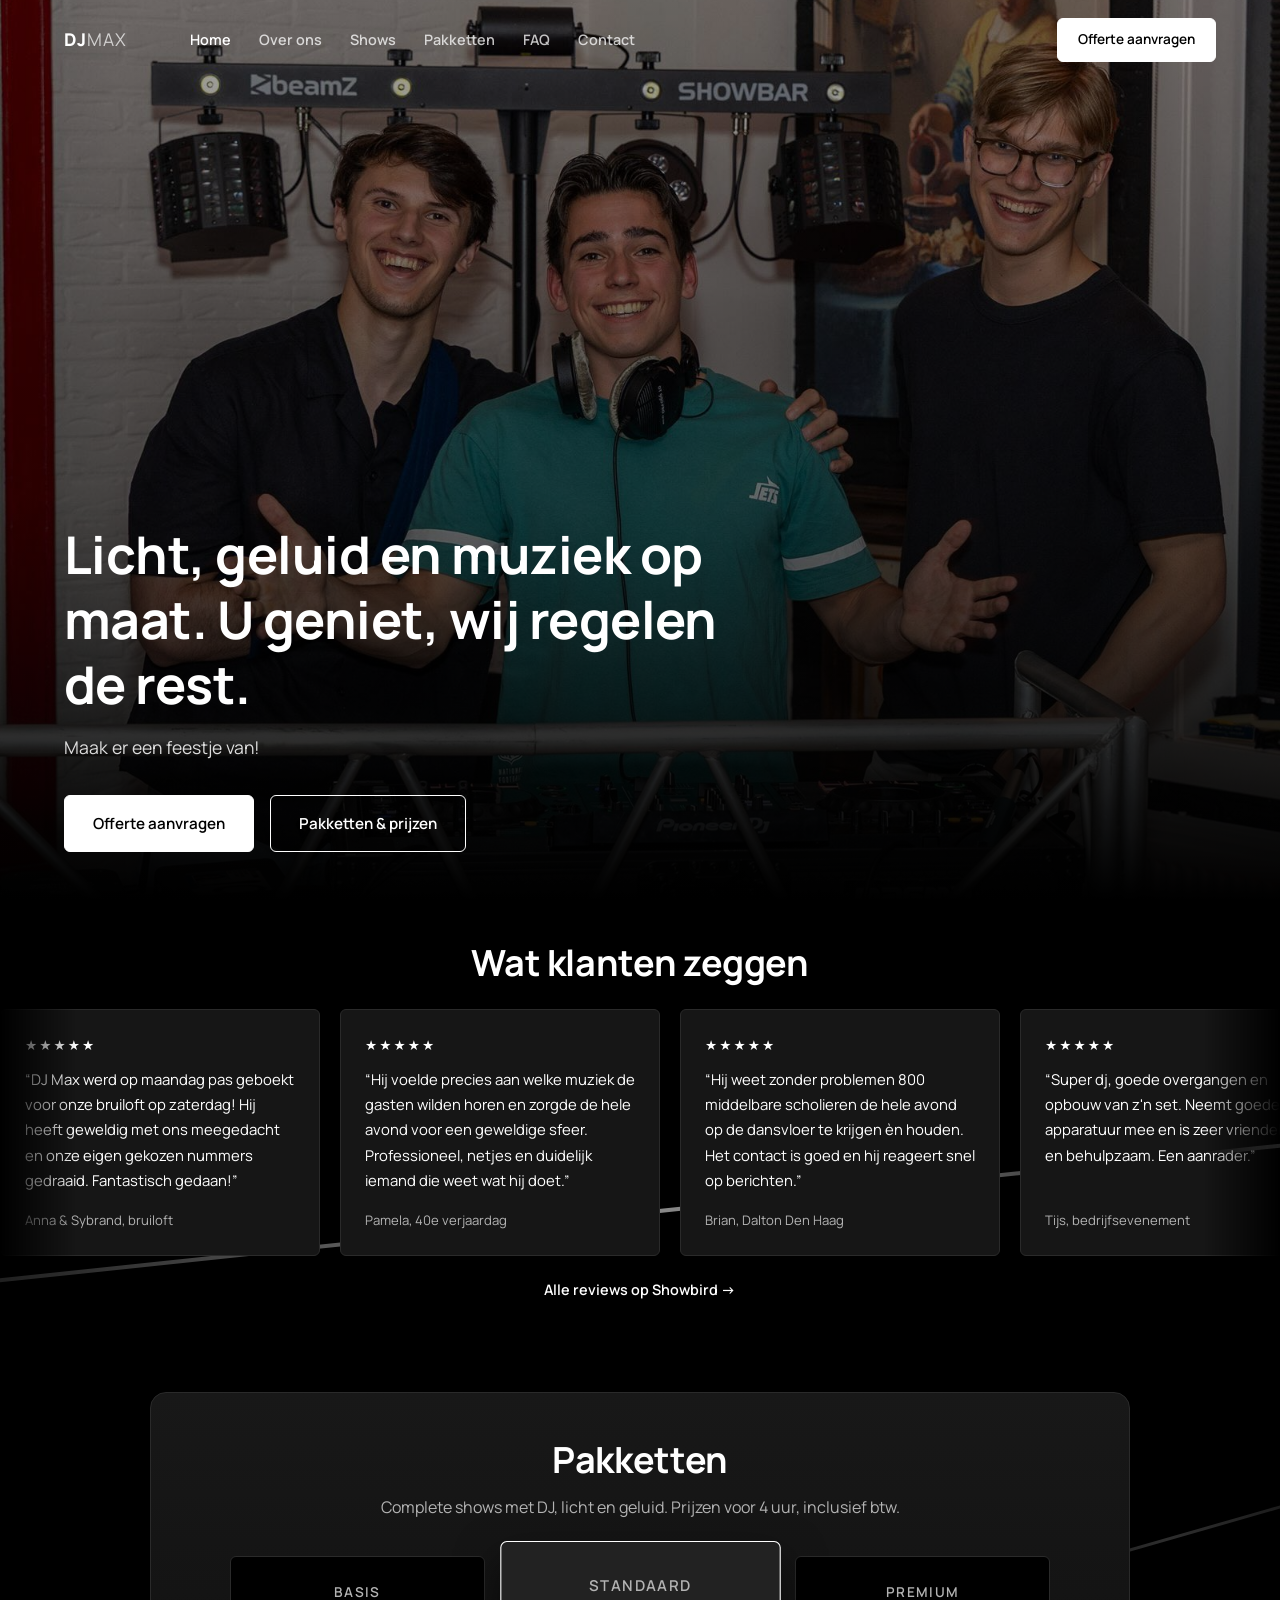
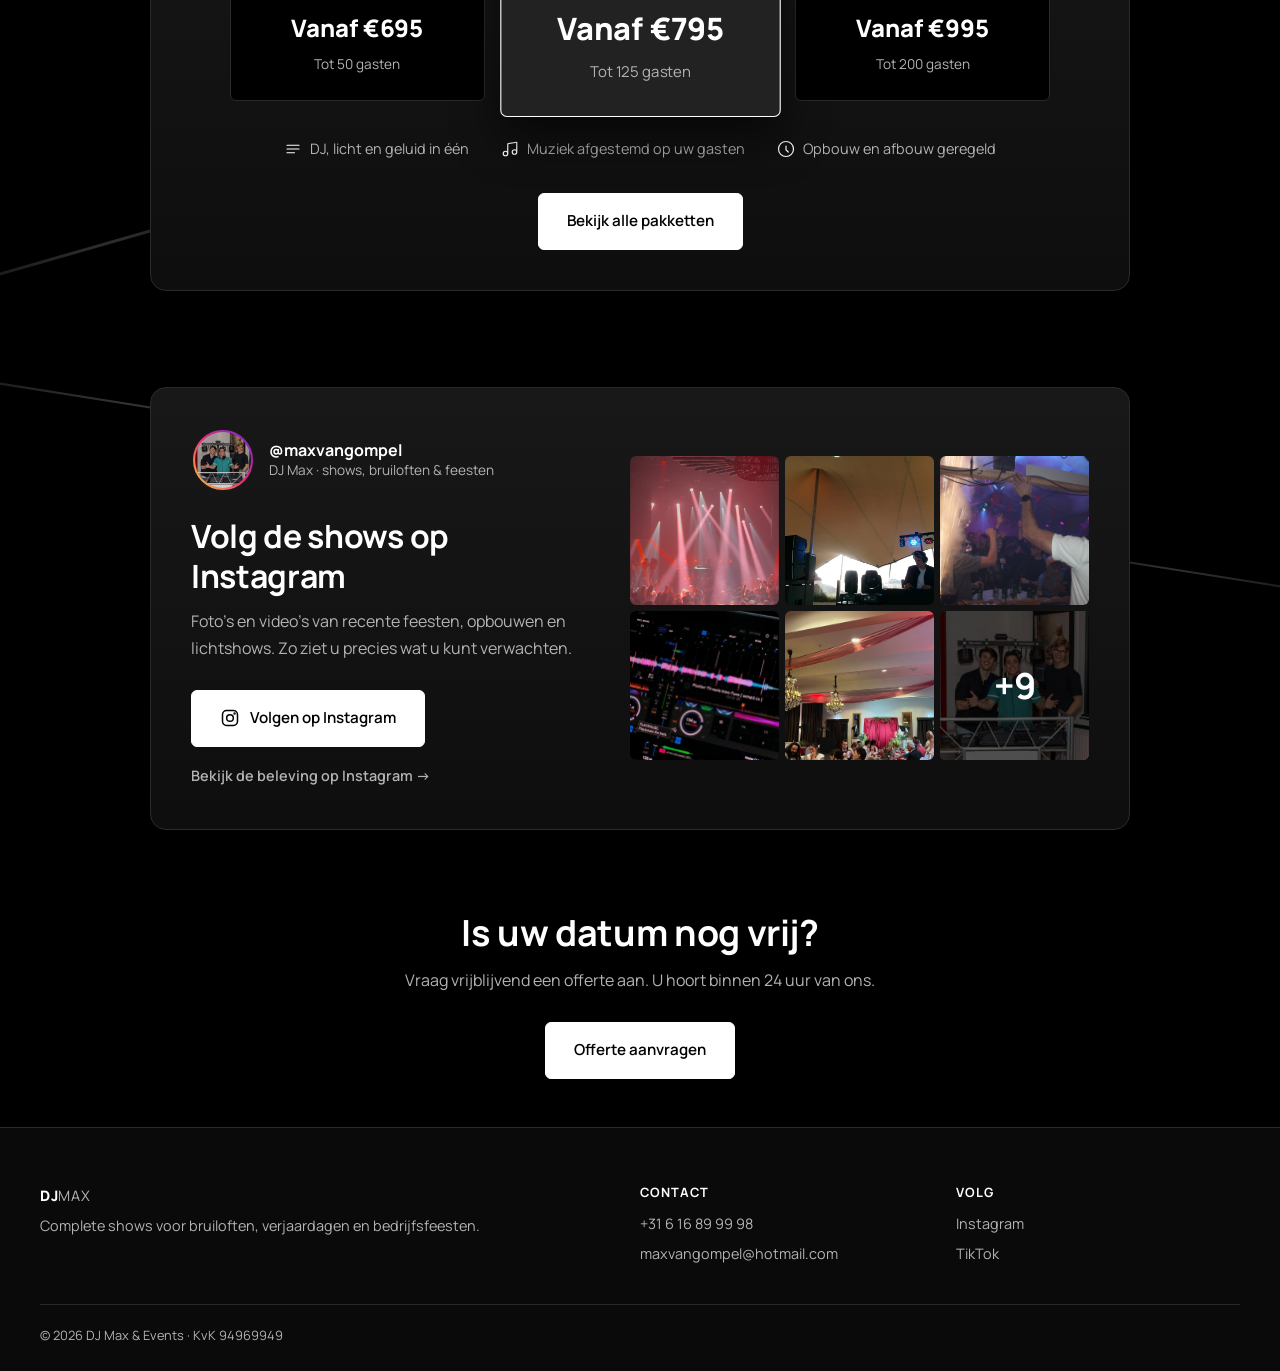
==== index.html @ 07b27f4f "Reapply "Merge pull request #2 from Tommie100-Maxvgompel/conceptueel-Tom" This reverts commit bc8656" ====
<!DOCTYPE html>
<html lang="nl">
<head>
<meta charset="UTF-8">
<meta name="viewport" content="width=device-width, initial-scale=1.0">
<title>DJ Max | DJ voor bruiloften, verjaardagen &amp; bedrijfsfeesten</title>
<meta name="description" content="DJ Max verzorgt complete shows met licht en geluid voor bruiloften, verjaardagen en bedrijfsfeesten. 10/10 op Showbird. Vraag vrijblijvend een offerte aan.">
<link rel="preload" as="image" href="images/hero-dj-booth-strand.webp" type="image/webp">
<link rel="preconnect" href="https://fonts.googleapis.com">
<link rel="preconnect" href="https://fonts.gstatic.com" crossorigin>
<link href="https://fonts.googleapis.com/css2?family=Manrope:wght@400;600;700;800&display=swap" rel="stylesheet">
<link rel="stylesheet" href="style.css">
</head>
<body class="home">

<a class="skip-link" href="#main">Ga naar inhoud</a>

<header class="site-header" id="site-header">
  <nav class="navbar" aria-label="Hoofdnavigatie">
    <a href="index.html" class="logo">DJ<span>MAX</span></a>
    <ul class="nav-links" id="nav-links">
      <li><a href="index.html" aria-current="page">Home</a></li>
      <li><a href="over-ons.html">Over ons</a></li>
      <li><a href="shows.html">Shows</a></li>
      <li><a href="pakketten.html">Pakketten</a></li>
      <li><a href="faq.html">FAQ</a></li>
      <li><a href="contact.html">Contact</a></li>
    </ul>
    <a href="contact.html" class="btn btn-primary nav-cta">Offerte aanvragen</a>
    <button class="nav-toggle" id="nav-toggle" aria-label="Menu openen" aria-expanded="false" aria-controls="nav-links">
      <span></span><span></span><span></span>
    </button>
  </nav>
</header>

<main id="main">

  <!-- HERO -->
  <section class="hero">
    <img class="hero-media" src="images/hero-dj-booth-strand.webp" alt="DJ Max achter de booth bij zonsondergang" fetchpriority="high">
    <div class="hero-overlay"></div>
    <div class="hero-content">
      <h1>Licht, geluid en muziek op maat. U geniet, wij regelen de rest.</h1>
      <p class="hero-sub">Maak er een feestje van!</p>
      <div class="hero-actions">
        <a href="contact.html" class="btn btn-primary">Offerte aanvragen</a>
        <a href="pakketten.html" class="btn btn-outline">Pakketten &amp; prijzen</a>
      </div>
    </div>
  </section>

  <section id="reviews" class="section section-tight">
    <span class="light-beam light-beam--4" aria-hidden="true"></span>
    <div class="section-inner">
      <h2 class="center">Wat klanten zeggen</h2>
    </div>
    <div class="reviews-marquee">
      <div class="review-track" id="review-track">
        <blockquote class="review-card">
          <div class="review-stars" aria-label="5 van de 5 sterren">★★★★★</div>
          <p>&ldquo;DJ Max werd op maandag pas geboekt voor onze bruiloft op zaterdag! Hij heeft geweldig met ons meegedacht en onze eigen gekozen nummers gedraaid. Fantastisch gedaan!&rdquo;</p>
          <footer>Anna &amp; Sybrand, bruiloft</footer>
        </blockquote>
        <blockquote class="review-card">
          <div class="review-stars" aria-label="5 van de 5 sterren">★★★★★</div>
          <p>&ldquo;Hij voelde precies aan welke muziek de gasten wilden horen en zorgde de hele avond voor een geweldige sfeer. Professioneel, netjes en duidelijk iemand die weet wat hij doet.&rdquo;</p>
          <footer>Pamela, 40e verjaardag</footer>
        </blockquote>
        <blockquote class="review-card">
          <div class="review-stars" aria-label="5 van de 5 sterren">★★★★★</div>
          <p>&ldquo;Hij weet zonder problemen 800 middelbare scholieren de hele avond op de dansvloer te krijgen &egrave;n houden. Het contact is goed en hij reageert snel op berichten.&rdquo;</p>
          <footer>Brian, Dalton Den Haag</footer>
        </blockquote>
        <blockquote class="review-card">
          <div class="review-stars" aria-label="5 van de 5 sterren">★★★★★</div>
          <p>&ldquo;Super dj, goede overgangen en opbouw van z'n set. Neemt goede apparatuur mee en is zeer vriendelijk en behulpzaam. Een aanrader.&rdquo;</p>
          <footer>Tijs, bedrijfsevenement</footer>
        </blockquote>
        <blockquote class="review-card">
          <div class="review-stars" aria-label="5 van de 5 sterren">★★★★★</div>
          <p>&ldquo;Max is echt een onwijs leuke en goede DJ! Hij communiceert duidelijk, voldoet aan al je wensen, is zeer flexibel en heeft er een onwijs gaaf feest van gemaakt!&rdquo;</p>
          <footer>Joel, tuinfeest</footer>
        </blockquote>
        <blockquote class="review-card">
          <div class="review-stars" aria-label="5 van de 5 sterren">★★★★★</div>
          <p>&ldquo;Vanaf het eerste contact verliep alles prettig en professioneel. Daar hebben we absoluut geen spijt van gehad.&rdquo;</p>
          <footer>Nadine, 40e verjaardag</footer>
        </blockquote>
        <blockquote class="review-card">
          <div class="review-stars" aria-label="5 van de 5 sterren">★★★★★</div>
          <p>&ldquo;Erg blij met Max, hij is super op tijd en ben heel blij met zijn optreden. Wij als AV-bedrijf zullen hem vaker inzetten!&rdquo;</p>
          <footer>Niels, bedrijfsevenement</footer>
        </blockquote>
        <blockquote class="review-card">
          <div class="review-stars" aria-label="5 van de 5 sterren">★★★★★</div>
          <p>&ldquo;Max had vanaf het begin gelijk de juiste muziek te pakken en binnen no time stond iedereen te dansen. Klasse gedaan, dikke aanrader!&rdquo;</p>
          <footer>Michelle, 60e verjaardag</footer>
        </blockquote>
        <blockquote class="review-card">
          <div class="review-stars" aria-label="5 van de 5 sterren">★★★★★</div>
          <p>&ldquo;Hij speelde perfect in op de energie van het publiek, met vloeiende overgangen en de juiste nummers op het juiste moment.&rdquo;</p>
          <footer>Robin, tuinfeest</footer>
        </blockquote>
        <blockquote class="review-card">
          <div class="review-stars" aria-label="5 van de 5 sterren">★★★★★</div>
          <p>&ldquo;Was een top avond, heel gezellig en DJ Max heeft het echt heel leuk gedaan! Volgende feestje boeken we hem weer!&rdquo;</p>
          <footer>Tamara, 60e verjaardag</footer>
        </blockquote>
      </div>
    </div>
    <p class="center reviews-link">
      <a href="https://showbird.com/nl/acts/23094-dj-max" target="_blank" rel="noopener" class="link-arrow">Alle reviews op Showbird &rarr;</a>
    </p>
  </section>

  <!-- PAKKETTEN -->
  <section id="pakketten" class="section">
    <span class="light-beam light-beam--2" aria-hidden="true"></span>
    <div class="section-inner">
      <div class="package-panel">
      <h2 class="center">Pakketten</h2>
      <p class="section-lead center">Complete shows met DJ, licht en geluid. Prijzen voor 4 uur, inclusief btw.</p>
      <div class="price-strip">
        <a href="pakketten.html#basis"><span>Basis</span><strong>Vanaf €695</strong><small>Tot 50 gasten</small></a>
        <a href="pakketten.html#standaard" class="is-featured"><span>Standaard</span><strong>Vanaf €795</strong><small>Tot 125 gasten</small></a>
        <a href="pakketten.html#premium"><span>Premium</span><strong>Vanaf €995</strong><small>Tot 200 gasten</small></a>
      </div>
      <ul class="panel-usp">
        <li><svg viewBox="0 0 24 24" aria-hidden="true"><path d="M4 7h16M4 12h16M4 17h10"/></svg>DJ, licht en geluid in één</li>
        <li><svg viewBox="0 0 24 24" aria-hidden="true"><path d="M9 18V5l12-2v13M9 18a3 3 0 1 1-6 0 3 3 0 0 1 6 0zm12-2a3 3 0 1 1-6 0 3 3 0 0 1 6 0z"/></svg>Muziek afgestemd op uw gasten</li>
        <li><svg viewBox="0 0 24 24" aria-hidden="true"><path d="M12 22a10 10 0 1 0 0-20 10 10 0 0 0 0 20zm0-14v5l3 3"/></svg>Opbouw en afbouw geregeld</li>
      </ul>
      <p class="center"><a href="pakketten.html" class="btn btn-primary">Bekijk alle pakketten</a></p>
      </div>
    </div>
  </section>

  <!-- INSTAGRAM -->
  <section id="instagram" class="section">
    <span class="light-beam light-beam--3" aria-hidden="true"></span>
    <div class="section-inner">
      <div class="ig-panel">
        <div class="ig-intro">
          <div class="ig-profile">
            <img class="ig-avatar" src="images/gallery-team-djbooth-sm.webp" alt="" width="64" height="64" loading="lazy">
            <div>
              <p class="ig-handle">@maxvangompel</p>
              <p class="ig-bio">DJ Max &middot; shows, bruiloften &amp; feesten</p>
            </div>
          </div>
          <h2>Volg de shows op Instagram</h2>
          <p>Foto's en video's van recente feesten, opbouwen en lichtshows. Zo ziet u precies wat u kunt verwachten.</p>
          <a href="https://www.instagram.com/maxvangompel/" target="_blank" rel="noopener" class="btn btn-primary ig-follow">
            <svg viewBox="0 0 24 24" aria-hidden="true"><rect x="3" y="3" width="18" height="18" rx="5"/><circle cx="12" cy="12" r="4"/><circle cx="17.5" cy="6.5" r="0.6"/></svg>
            Volgen op Instagram
          </a>
          <a href="https://www.instagram.com/maxvangompel/" target="_blank" rel="noopener" class="ig-link">Bekijk de beleving op Instagram &rarr;</a>
        </div>
        <!--
          Live Instagram-feed: maak gratis een widget aan op behold.so (koppel het Instagram-account)
          en vervang onderstaande ig-grid door de embedcode van Behold.
        -->
        <div class="ig-grid">
          <a href="https://www.instagram.com/maxvangompel/" target="_blank" rel="noopener"><img src="images/hero-dj-paard-moving-heads.webp" alt="Show bij zonsondergang" loading="lazy"></a>
          <a href="https://www.instagram.com/maxvangompel/" target="_blank" rel="noopener"><img src="images/hero-dj-nederzandt-2025.webp" alt="Verjaardagsfeest met paarse verlichting" loading="lazy"></a>
          <a href="https://www.instagram.com/maxvangompel/" target="_blank" rel="noopener"><img src="images/hero-dj-keetfeest-2025.webp" alt="Geluidsopstelling" loading="lazy"></a>
          <a href="https://www.instagram.com/maxvangompel/" target="_blank" rel="noopener"><img src="images/hero-dj-TC-noordwijk-flodder.webp" alt="Bedrijfsevenement met uplighting" loading="lazy"></a>
          <a href="https://www.instagram.com/maxvangompel/" target="_blank" rel="noopener"><img src="images/occasion-bruiloft-strandtent-sm.webp" alt="Bruiloft in een strandtent" loading="lazy"></a>
          <a href="https://www.instagram.com/maxvangompel/" target="_blank" rel="noopener" class="ig-more-tile" aria-label="Bekijk meer foto's op Instagram">
            <img src="images/gallery-team-djbooth-sm.webp" alt="" loading="lazy">
            <span class="ig-more-overlay">+9</span>
          </a>
        </div>
      </div>
    </div>
  </section>

  <!-- CTA -->
  <section class="section cta-band">
    <div class="section-inner center">
      <h2>Is uw datum nog vrij?</h2>
      <p class="section-lead center">Vraag vrijblijvend een offerte aan. U hoort binnen 24 uur van ons.</p>
      <a href="contact.html" class="btn btn-primary">Offerte aanvragen</a>
    </div>
  </section>

</main>

<footer class="site-footer">
  <div class="footer-inner">
    <div class="footer-col">
      <p class="logo">DJ<span>MAX</span></p>
      <p>Complete shows voor bruiloften, verjaardagen en bedrijfsfeesten.</p>
    </div>
    <div class="footer-col">
      <h4>Contact</h4>
      <p><a href="tel:+31616899998">+31 6 16 89 99 98</a></p>
      <p><a href="mailto:maxvangompel@hotmail.com">maxvangompel@hotmail.com</a></p>
    </div>
    <div class="footer-col">
      <h4>Volg</h4>
      <p><a href="https://www.instagram.com/maxvangompel/" target="_blank" rel="noopener">Instagram</a></p>
      <p><a href="https://www.tiktok.com/@maxvgompel" target="_blank" rel="noopener">TikTok</a></p>
    </div>
  </div>
  <div class="footer-bottom">
    <p>&copy; 2026 DJ Max &amp; Events &middot; KvK 94969949</p>
  </div>
</footer>

<script src="script.js" defer></script>
</body>
</html>
---- style.css ----
:root {
  --black: #000000;
  --black-soft: #0a0a0a;
  --gray-card: #161616;
  --gray-border: #2a2a2a;
  --gray-text: #b3b3b3;
  --white: #ffffff;
  --radius: 6px;
  --max-width: 1200px;
  --font: "Manrope", system-ui, -apple-system, "Segoe UI", Roboto, sans-serif;
  --ease: cubic-bezier(0.4, 0, 0.2, 1);
}

* { box-sizing: border-box; margin: 0; padding: 0; }

html { scroll-behavior: smooth; scroll-padding-top: 5rem; }

body {
  font-family: var(--font);
  background: var(--black);
  color: var(--white);
  line-height: 1.7;
  -webkit-font-smoothing: antialiased;
}

a { color: inherit; text-decoration: none; }
ul, ol { list-style: none; }
img { max-width: 100%; display: block; }

h1, h2, h3, h4 { font-weight: 700; line-height: 1.25; letter-spacing: -0.01em; }
h1 { font-size: clamp(2rem, 4.5vw, 3.25rem); margin-bottom: 1rem; }
h2 { font-size: clamp(1.6rem, 3vw, 2.25rem); margin-bottom: 0.75rem; }
h3 { font-size: 1.15rem; font-weight: 600; margin-bottom: 0.5rem; }
p { color: var(--gray-text); }

.skip-link {
  position: absolute; left: -9999px; top: 0;
  background: var(--white); color: var(--black);
  padding: 0.75rem 1.25rem; z-index: 1000;
}
.skip-link:focus { left: 1rem; top: 1rem; }

.eyebrow {
  text-transform: uppercase;
  letter-spacing: 0.15em;
  font-size: 0.75rem;
  font-weight: 600;
  color: var(--white);
  margin-bottom: 0.75rem;
}

.center { text-align: center; }
.center.section-lead { margin-left: auto; margin-right: auto; }

/* Buttons */
.btn {
  display: inline-block;
  padding: 0.9rem 1.75rem;
  border-radius: var(--radius);
  font-size: 0.95rem;
  font-weight: 600;
  cursor: pointer;
  border: 1px solid var(--white);
  transition: background 0.2s var(--ease), color 0.2s var(--ease), opacity 0.2s var(--ease);
  text-align: center;
  font-family: inherit;
}
.btn-primary { background: var(--white); color: var(--black); }
.btn-primary:hover { opacity: 0.85; }
.btn-outline { background: transparent; color: var(--white); }
.btn-outline:hover { background: var(--white); color: var(--black); }
.btn-block { display: block; width: 100%; }
.btn[disabled] { opacity: 0.6; cursor: not-allowed; }

.link-arrow { font-size: 0.9rem; font-weight: 600; color: var(--white); }
.link-arrow:hover { text-decoration: underline; }

/* Header / Nav */
.site-header {
  position: fixed; top: 0; left: 0; right: 0; z-index: 200;
  background: transparent;
  border-bottom: 1px solid transparent;
  transition: background 0.3s var(--ease), border-color 0.3s var(--ease);
}
.site-header.scrolled {
  background: rgba(0, 0, 0, 0.94);
  border-bottom-color: var(--gray-border);
}

.navbar {
  max-width: var(--max-width);
  margin: 0 auto;
  display: flex;
  align-items: center;
  justify-content: space-between;
  padding: 1.1rem 1.5rem;
  gap: 1rem;
}

.logo { font-weight: 800; font-size: 1.1rem; letter-spacing: 0.05em; color: var(--white); }
.logo span { font-weight: 400; opacity: 0.7; }

.nav-links { display: flex; gap: 1.75rem; flex: 1; justify-content: flex-start; margin-left: 3rem; }
.nav-links a { font-size: 0.9rem; font-weight: 600; opacity: 0.75; }
.nav-links a:hover,
.nav-links a[aria-current="page"] { opacity: 1; }

.nav-cta { padding: 0.6rem 1.25rem; font-size: 0.85rem; white-space: nowrap; }

.nav-toggle {
  display: none;
  flex-direction: column;
  gap: 5px;
  background: none;
  border: none;
  cursor: pointer;
  padding: 0.5rem;
  position: relative;
  z-index: 2;
}
.nav-toggle span { width: 22px; height: 2px; background: var(--white); }

/* Diagonale lichtstrepen door het scherm (alleen opacity-animatie: soepel bij scrollen) */
.light-beam {
  position: absolute;
  left: -15%;
  width: 130%;
  height: 3px;
  z-index: -1;
  background: linear-gradient(90deg, transparent 0%, rgba(255, 255, 255, 0.55) 50%, transparent 100%);
  pointer-events: none;
  animation-name: beam-flicker;
  animation-timing-function: ease-in-out;
  animation-iteration-count: infinite;
}
.light-beam--1 { top: 30%; transform: rotate(4deg);  height: 1px; animation-duration: 16s; animation-delay: 0s; }
.light-beam--2 { top: 58%; transform: rotate(-16deg); height: 3px; animation-duration: 21s; animation-delay: -3.5s; }
.light-beam--3 { top: 27%; transform: rotate(9deg);  height: 2px; animation-duration: 14s; animation-delay: -6.2s; }
.light-beam--4 { top: 70%; transform: rotate(-6deg);  height: 4px; animation-duration: 24s; animation-delay: -0.8s; }
.light-beam--5 { top: 36%; transform: rotate(14deg); height: 2px; animation-duration: 13s; animation-delay: -10s; }
.light-beam--6 { top: 74%; transform: rotate(15deg);  height: 2px; animation-duration: 18s; animation-delay: -2.2s; }
.light-beam--7 { top: 78%; transform: rotate(5deg);   height: 3px; animation-duration: 12s; animation-delay: -5.8s; }
@keyframes beam-flicker {
  0%   { opacity: 0.5; }
  15%  { opacity: 1; }
  30%  { opacity: 0.55; }
  45%  { opacity: 0.9; }
  60%  { opacity: 0.5; }
  75%  { opacity: 1; }
  90%  { opacity: 0.6; }
  100% { opacity: 0.5; }
}

/* Hero */
.hero {
  position: relative;
  min-height: 100svh;
  display: flex;
  align-items: flex-end;
  padding: 7rem 0 4rem;
  overflow: hidden;
  background: #0a0a0a;
}
.hero-media {
  position: absolute;
  inset: 0;
  width: 100%;
  height: 100%;
  object-fit: cover;
}
.hero-overlay {
  position: absolute;
  inset: 0;
  background: linear-gradient(180deg, rgba(0,0,0,0.35) 0%, rgba(0,0,0,0.55) 55%, #000 100%);
}
.hero-content {
  position: relative;
  max-width: var(--max-width);
  margin: 0 auto;
  padding: 0 1.5rem;
  width: 100%;
}
.hero h1 { max-width: 720px; }
.hero-sub { max-width: 520px; font-size: 1.1rem; color: #ddd; margin-bottom: 2rem; }
.hero-actions { display: flex; gap: 1rem; flex-wrap: wrap; }

/* Sections */
.section { position: relative; padding: 5.5rem 0; }
main { overflow-x: hidden; overflow-x: clip; }
.section-tight { padding: 3.5rem 0; }
.section-alt { background: var(--black-soft); isolation: isolate; }
.section-inner { position: relative; max-width: var(--max-width); margin: 0 auto; padding: 0 1.5rem; }
.section-inner--narrow { max-width: 800px; }
.section-lead { max-width: 600px; margin-bottom: 2.5rem; }
.page-head { padding-top: 8rem; }

/* Reviews */
.reviews-marquee {
  margin-top: 2rem;
  overflow: hidden;
  -webkit-mask-image: linear-gradient(90deg, transparent, #000 6%, #000 94%, transparent);
  mask-image: linear-gradient(90deg, transparent, #000 6%, #000 94%, transparent);
}
.review-track {
  display: flex;
  width: max-content;
  gap: 1.25rem;
  animation: marquee 80s linear infinite;
}
@keyframes marquee {
  from { transform: translate3d(0, 0, 0); }
  to { transform: translate3d(-50%, 0, 0); }
}
.review-card {
  flex: 0 0 320px;
  background: var(--gray-card);
  border: 1px solid var(--gray-border);
  border-radius: var(--radius);
  padding: 1.5rem;
  display: flex;
  flex-direction: column;
}
.review-stars { font-size: 0.85rem; letter-spacing: 0.15em; margin-bottom: 0.6rem; }
.review-card p { font-size: 0.93rem; color: var(--white); margin-bottom: 1rem; }
.review-card footer { margin-top: auto; font-size: 0.82rem; color: var(--gray-text); }
.reviews-link { margin-top: 1.75rem; }

@media (prefers-reduced-motion: reduce) {
  .review-track { animation: none; }
  .reviews-marquee { overflow-x: auto; -webkit-mask-image: none; mask-image: none; padding: 0 1.5rem; }
  .light-beam { animation: none; }
  html { scroll-behavior: auto; }
}

/* Packages */
.packages {
  display: grid;
  grid-template-columns: repeat(auto-fit, minmax(260px, 1fr));
  gap: 1.5rem;
}
.package-card {
  position: relative;
  background: var(--black);
  border: 1px solid var(--gray-border);
  border-radius: var(--radius);
  padding: 2rem 1.75rem;
  display: flex;
  flex-direction: column;
}
.package-featured { border-color: var(--white); background: var(--gray-card); }
.package-badge {
  position: absolute; top: -0.8rem; left: 1.75rem;
  background: var(--white); color: var(--black);
  font-size: 0.7rem; font-weight: 700; text-transform: uppercase; letter-spacing: 0.08em;
  padding: 0.3rem 0.7rem; border-radius: 3px;
}
.package-card h3 { margin-bottom: 0.1rem; }
.package-guests { font-size: 0.85rem; margin-bottom: 1rem; }
.package-price { font-size: 1.6rem; font-weight: 800; color: var(--white); margin-bottom: 1.25rem; }
.package-features { margin-bottom: 1.75rem; flex: 1; }
.package-features li {
  padding: 0.4rem 0;
  border-bottom: 1px solid var(--gray-border);
  font-size: 0.9rem;
  color: var(--gray-text);
}
.package-features li:last-child { border-bottom: none; }
.packages-note { margin-top: 2rem; text-align: center; font-size: 0.85rem; }

/* Instagram */
.ig-panel {
  max-width: 980px;
  margin: 0 auto;
  display: grid;
  grid-template-columns: 1fr 1.15fr;
  gap: 2.5rem;
  align-items: center;
  padding: 2.5rem;
  background: linear-gradient(180deg, #181818 0%, #0e0e0e 100%);
  border: 1px solid var(--gray-border);
  border-radius: 16px;
  box-shadow: 0 30px 60px rgba(0, 0, 0, 0.6);
}
.ig-profile { display: flex; align-items: center; gap: 0.9rem; margin-bottom: 1.5rem; }
.ig-avatar {
  width: 56px; height: 56px; border-radius: 50%; object-fit: cover; flex-shrink: 0;
  padding: 2px;
  background: linear-gradient(45deg, #f9ce34, #ee2a7b, #6228d7);
  border: 2px solid #181818;
  box-sizing: content-box;
}
.ig-handle { color: var(--white); font-weight: 700; line-height: 1.3; }
.ig-bio { font-size: 0.85rem; line-height: 1.4; }
.ig-intro h2 { font-size: clamp(1.5rem, 2.6vw, 2rem); }
.ig-intro > p { margin-bottom: 1.75rem; }
.ig-follow { display: inline-flex; align-items: center; gap: 0.6rem; }
.ig-follow svg {
  width: 20px; height: 20px;
  fill: none; stroke: currentColor; stroke-width: 1.8; stroke-linecap: round; stroke-linejoin: round;
}
.ig-grid { display: grid; grid-template-columns: repeat(3, 1fr); gap: 6px; }
.ig-grid a { display: block; border-radius: 6px; overflow: hidden; }
.ig-grid img { width: 100%; aspect-ratio: 1; object-fit: cover; }

@media (max-width: 768px) {
  .ig-panel { grid-template-columns: 1fr; padding: 1.75rem 1.25rem; gap: 1.75rem; }
}

/* CTA */
.cta-band { padding-top: 3rem; }
.cta-band .section-lead { margin-bottom: 1.75rem; }

/* Shows: intro met sfeervideo */
.show-feature {
  display: grid;
  grid-template-columns: 1.2fr 0.8fr;
  gap: 3.5rem;
  align-items: center;
}
.show-feature-text h1 { max-width: 560px; }
.show-feature-text > p:not(.eyebrow) { max-width: 520px; margin-bottom: 2rem; }
.show-video {
  position: relative;
  display: block;
  width: 100%;
  max-width: 360px;
  justify-self: center;
  aspect-ratio: 9 / 16;
  padding: 0;
  border: 1px solid var(--gray-border);
  border-radius: 16px;
  overflow: hidden;
  background: #111;
  cursor: pointer;
  box-shadow: 0 30px 60px rgba(0, 0, 0, 0.6);
}
.show-video img,
.show-video video { width: 100%; height: 100%; object-fit: cover; }
.show-video::after {
  content: "";
  position: absolute; inset: 0;
  background: linear-gradient(180deg, transparent 55%, rgba(0, 0, 0, 0.7) 100%);
  pointer-events: none;
}
.show-video.is-playing::after,
.show-video.is-playing .show-video-play,
.show-video.is-playing .show-video-label { display: none; }
.show-video-play {
  position: absolute; top: 50%; left: 50%; transform: translate(-50%, -50%);
  width: 72px; height: 72px; border-radius: 50%;
  display: flex; align-items: center; justify-content: center;
  background: var(--white);
  z-index: 1;
}
.show-video-play svg { width: 30px; height: 30px; fill: var(--black); margin-left: 4px; }
.show-video-label {
  position: absolute; left: 1.25rem; bottom: 1.1rem; z-index: 1;
  font-size: 0.85rem; font-weight: 600; color: var(--white);
}

/* Shows: polaroids */
.polaroid {
  display: block;
  margin: 0;
  background: #f3f1ea;
  padding: 12px 12px 0;
  border: none;
  border-radius: 3px;
  box-shadow: 0 20px 40px rgba(0, 0, 0, 0.55);
}
.polaroid img { width: 100%; aspect-ratio: 1; object-fit: cover; border-radius: 1px; }
.polaroid figcaption,
.polaroid-caption {
  display: block;
  padding: 0.7rem 0.25rem 0.9rem;
  font-family: "Caveat", "Segoe Print", cursive;
  font-size: 1.45rem;
  font-weight: 600;
  line-height: 1.1;
  color: #2a2a2a;
  text-align: center;
}
.polaroid--left { transform: rotate(-3deg); }
.polaroid--right { transform: rotate(2.5deg); }

/* Shows: gelegenheden */
.occasion-row {
  display: grid;
  grid-template-columns: 0.8fr 1.2fr;
  gap: 4.5rem;
  align-items: center;
  max-width: 980px;
  margin: 0 auto 5rem;
}
.occasion-row:last-child { margin-bottom: 0; }
.occasion-row--flip { grid-template-columns: 1.2fr 0.8fr; }
.occasion-row--flip .polaroid { order: 2; }
.occasion-row .polaroid { max-width: 360px; width: 100%; justify-self: center; }
.occasion-row-body h2 { margin-bottom: 0.4rem; }
.occasion-row-body > p { margin-bottom: 1.75rem; }

.big-quote { margin: 0 0 1.5rem; }
.big-quote-stars { display: block; font-size: 0.85rem; letter-spacing: 0.15em; margin-bottom: 0.5rem; }
.big-quote p {
  font-size: clamp(1.05rem, 1.7vw, 1.2rem);
  font-weight: 600;
  line-height: 1.5;
  color: var(--white);
  margin-bottom: 0.6rem;
}
.big-quote footer { font-size: 0.9rem; color: var(--gray-text); }
.big-quote footer::before { content: "\2014  "; }

/* Shows: polaroidmuur */
.polaroid-wall {
  display: grid;
  grid-template-columns: repeat(3, 1fr);
  gap: 3rem 2.5rem;
  max-width: 900px;
  margin: 3rem auto 0;
}
.polaroid-wall .gallery-item.polaroid { cursor: zoom-in; overflow: visible; background: #f3f1ea; padding: 12px 12px 0; border-radius: 3px; }
.polaroid-wall + .reviews-link { margin-top: 3.5rem; }
.polaroid-wall .polaroid img { height: auto; }
.polaroid-wall .gallery-item.polaroid { align-self: start; }
.polaroid-wall .polaroid:nth-child(1) { transform: rotate(-3deg); }
.polaroid-wall .polaroid:nth-child(2) { transform: rotate(2deg) translateY(1rem); }
.polaroid-wall .polaroid:nth-child(3) { transform: rotate(-1.5deg); }
.polaroid-wall .polaroid:nth-child(4) { transform: rotate(2.5deg); }
.polaroid-wall .polaroid:nth-child(5) { transform: rotate(-2deg) translateY(1rem); }
.polaroid-wall .polaroid:nth-child(6) { transform: rotate(1.5deg); }

@media (max-width: 900px) {
  .occasion-row,
  .occasion-row--flip { grid-template-columns: 1fr; gap: 2.5rem; margin-bottom: 4rem; }
  .occasion-row--flip .polaroid { order: 0; }
  .occasion-row .polaroid { max-width: 300px; }
}
@media (max-width: 768px) {
  .polaroid-wall { grid-template-columns: repeat(2, 1fr); gap: 2rem 1.25rem; }
  .polaroid figcaption, .polaroid-caption { font-size: 1.2rem; }
}

/* Gallery */
.gallery {
  display: grid;
  grid-template-columns: repeat(3, 1fr);
  gap: 0.75rem;
  margin-top: 2rem;
}
.gallery-item {
  position: relative;
  border: none;
  padding: 0;
  background: var(--gray-card);
  border-radius: var(--radius);
  overflow: hidden;
  cursor: zoom-in;
}
.gallery-item img { width: 100%; height: 100%; aspect-ratio: 1; object-fit: cover; }
.gallery--mosaic .gallery-item--big { grid-column: span 2; grid-row: span 2; }

/* Lightbox */
.lightbox {
  position: fixed; inset: 0; z-index: 999;
  background: rgba(0, 0, 0, 0.95);
  display: flex; flex-direction: column; align-items: center; justify-content: center;
  gap: 1rem; padding: 2rem;
}
.lightbox[hidden] { display: none; }
.lightbox-media { max-width: 92vw; max-height: 80vh; display: flex; }
.lightbox-media img,
.lightbox-media video { max-width: 92vw; max-height: 80vh; object-fit: contain; border-radius: var(--radius); }
.lightbox-caption { color: var(--white); font-size: 0.9rem; }
.lightbox-close {
  position: absolute; top: 1.5rem; right: 1.5rem;
  background: none; border: 1px solid var(--white); color: var(--white);
  width: 40px; height: 40px; border-radius: 50%; font-size: 1.25rem; cursor: pointer;
}

/* Pakketten-pagina */
.package-photo {
  width: calc(100% + 3.5rem);
  max-width: none;
  margin: -2rem -1.75rem 1.5rem;
  aspect-ratio: 8 / 5;
  object-fit: cover;
  border-radius: var(--radius) var(--radius) 0 0;
}
.package-desc { font-size: 0.9rem; margin-bottom: 0.25rem; }
.package-info { display: grid; grid-template-columns: 1fr 1fr; gap: 3rem; }
.package-info h2 { font-size: 1.5rem; }
.package-info p { margin-bottom: 1rem; }
.package-info-faq { margin-top: 1rem; font-size: 0.9rem; }
.package-info-faq a { color: var(--white); text-decoration: underline; }

/* Prijsoverzicht op home */
.package-panel {
  max-width: 980px;
  margin: 0 auto;
  padding: 3.5rem 2.5rem 3rem;
  background: linear-gradient(180deg, #181818 0%, #0e0e0e 100%);
  border: 1px solid var(--gray-border);
  border-radius: 16px;
  box-shadow: 0 30px 60px rgba(0, 0, 0, 0.6);
}
.package-panel .price-strip a.is-featured { background: #222; }
.package-panel .price-strip { margin-bottom: 1.75rem; }
.panel-usp {
  display: flex;
  flex-wrap: wrap;
  justify-content: center;
  gap: 0.75rem 2rem;
  margin-bottom: 2rem;
  font-size: 0.9rem;
  color: var(--gray-text);
}
.panel-usp li { display: flex; align-items: center; gap: 0.5rem; }
.panel-usp svg {
  width: 18px; height: 18px; flex-shrink: 0;
  fill: none; stroke: var(--white); stroke-width: 1.6; stroke-linecap: round; stroke-linejoin: round;
}

/* Home: compactere opbouw */
.home .hero { padding-bottom: 3rem; }
.home .section { padding: 3rem 0; }
.home .section-tight { padding: 2.5rem 0; }
.home .section-lead { margin-bottom: 1.75rem; }
.home .reviews-marquee { margin-top: 1.5rem; }
.home .reviews-link { margin-top: 1.25rem; }
.home .package-panel { padding: 2.75rem 2.5rem 2.5rem; }
.home .cta-band { padding-top: 2rem; }
@media (max-width: 768px) {
  .home .package-panel { padding: 2.25rem 1.25rem 2rem; }
}
@media (max-width: 768px) {
  .package-panel { padding: 2.5rem 1.25rem 2rem; }
}
.price-strip {
  display: grid;
  grid-template-columns: repeat(3, 1fr);
  gap: 1rem;
  max-width: 820px;
  margin: 0 auto 2rem;
}
.price-strip a {
  background: var(--black);
  display: flex;
  flex-direction: column;
  align-items: center;
  padding: 1.5rem 1rem;
  border: 1px solid var(--gray-border);
  border-radius: var(--radius);
  text-align: center;
}
.price-strip a.is-featured { border-color: var(--white); background: var(--gray-card); }
.price-strip span { font-size: 0.85rem; font-weight: 600; text-transform: uppercase; letter-spacing: 0.1em; color: var(--gray-text); }
.price-strip strong { font-size: 1.5rem; font-weight: 800; margin: 0.25rem 0; }
.price-strip small { font-size: 0.85rem; color: var(--gray-text); }

@media (max-width: 768px) {
  .price-strip { grid-template-columns: 1fr; }
  .package-info { grid-template-columns: 1fr; gap: 2rem; }
}

/* Over ons */
.about-grid { display: grid; grid-template-columns: 1fr 1.1fr; gap: 3.5rem; align-items: center; }
.about-photo { width: 100%; aspect-ratio: 4 / 5; object-fit: cover; border-radius: var(--radius); }
.about-lead { font-size: 1.15rem; color: var(--white); margin-bottom: 1.25rem; }
.about-text > p:not(.about-lead) { margin-bottom: 1rem; }
.about-text .hero-actions { margin-top: 2rem; }

.steps {
  display: grid;
  grid-template-columns: repeat(auto-fit, minmax(210px, 1fr));
  gap: 2rem;
  margin-top: 2.5rem;
}
.steps li { border-top: 1px solid var(--gray-border); padding-top: 1.25rem; }
.step-number { display: block; font-size: 0.8rem; font-weight: 700; opacity: 0.6; margin-bottom: 0.6rem; }

.about-quote p { font-size: clamp(1.2rem, 2.4vw, 1.6rem); font-weight: 600; color: var(--white); line-height: 1.45; margin-bottom: 1rem; }
.about-quote footer { font-size: 0.9rem; color: var(--gray-text); }

@media (max-width: 900px) {
  .about-grid { grid-template-columns: 1fr; gap: 2rem; }
  .about-photo { aspect-ratio: 4 / 3; }
}

/* FAQ */
.faq-group { font-size: 1.1rem; margin: 2.5rem 0 0.25rem; color: var(--gray-text); text-transform: uppercase; letter-spacing: 0.1em; }
.accordion { border-top: 1px solid var(--gray-border); }
.accordion-item { border-bottom: 1px solid var(--gray-border); }
.accordion-item summary {
  list-style: none;
  cursor: pointer;
  padding: 1.1rem 2rem 1.1rem 0;
  font-weight: 600;
  position: relative;
}
.accordion-item summary::-webkit-details-marker { display: none; }
.accordion-item summary::after {
  content: "+";
  position: absolute; right: 0; top: 50%; transform: translateY(-50%);
  font-size: 1.4rem; font-weight: 400; line-height: 1;
}
.accordion-item[open] summary::after { content: "\2212"; }
.accordion-item p { padding-bottom: 1.25rem; }

.faq-contact {
  margin-top: 3.5rem;
  padding: 2rem;
  background: var(--gray-card);
  border: 1px solid var(--gray-border);
  border-radius: var(--radius);
  text-align: center;
}
.faq-contact p { margin-bottom: 1.5rem; }
.faq-contact .hero-actions { justify-content: center; }

/* Contact */
.contact-grid { display: grid; grid-template-columns: 0.9fr 1.3fr; gap: 3rem; }
.contact-details { margin: 1.5rem 0; }
.contact-details li { margin-bottom: 0.4rem; }
.contact-details a { color: var(--white); font-weight: 600; }
.contact-details a:hover,
.contact-faq a:hover { text-decoration: underline; }
.contact-faq { font-size: 0.9rem; }
.contact-faq a { color: var(--white); }

.contact-form {
  background: var(--gray-card);
  border: 1px solid var(--gray-border);
  border-radius: var(--radius);
  padding: 2rem;
  display: flex;
  flex-direction: column;
  gap: 1.1rem;
}
.form-row { display: grid; grid-template-columns: 1fr 1fr; gap: 1.1rem; }
.form-field { display: flex; flex-direction: column; gap: 0.4rem; }
.form-field label { font-size: 0.85rem; font-weight: 600; color: var(--white); }
.form-field input,
.form-field select,
.form-field textarea {
  background: transparent;
  border: 1px solid var(--gray-border);
  border-radius: var(--radius);
  padding: 0.7rem 0.9rem;
  color: var(--white);
  font: inherit;
  color-scheme: dark;
}
.form-field input:focus,
.form-field select:focus,
.form-field textarea:focus { outline: none; border-color: var(--white); }
.form-field select option { background: var(--black); color: var(--white); }
.form-error { font-size: 0.8rem; color: #ff6b6b; min-height: 1em; }
.form-field.invalid input,
.form-field.invalid select,
.form-field.invalid textarea { border-color: #ff6b6b; }

.form-confirmation {
  background: rgba(255, 255, 255, 0.08);
  border: 1px solid var(--white);
  border-radius: var(--radius);
  padding: 1rem;
  font-size: 0.9rem;
  color: var(--white);
  text-align: center;
}
.form-confirmation--error { background: rgba(255, 107, 107, 0.1); border-color: #ff6b6b; }
.form-confirmation--error a { color: #ff6b6b; text-decoration: underline; }

.botcheck-field { position: absolute; left: -9999px; opacity: 0; pointer-events: none; }

/* Footer */
.site-footer {
  background: var(--black-soft);
  border-top: 1px solid var(--gray-border);
  padding: 3.5rem 1.5rem 1.5rem;
}
.footer-inner {
  max-width: var(--max-width);
  margin: 0 auto;
  display: grid;
  grid-template-columns: 2fr 1fr 1fr;
  gap: 2rem;
  padding-bottom: 2rem;
}
.footer-col h4 { font-size: 0.8rem; text-transform: uppercase; letter-spacing: 0.08em; margin-bottom: 0.75rem; }
.footer-col p { font-size: 0.9rem; margin-bottom: 0.35rem; }
.footer-col a:hover { color: var(--white); }
.footer-bottom {
  max-width: var(--max-width);
  margin: 0 auto;
  border-top: 1px solid var(--gray-border);
  padding-top: 1.25rem;
}
.footer-bottom p { font-size: 0.8rem; }

/* Responsive */
@media (max-width: 900px) {
  .contact-grid { grid-template-columns: 1fr; }
}

@media (max-width: 768px) {
  .nav-links {
    margin-left: 0;
    position: fixed; top: 0; right: 0;
    height: 100vh; width: min(300px, 80vw);
    background: var(--black-soft);
    border-left: 1px solid var(--gray-border);
    flex-direction: column; justify-content: center; align-items: center;
    gap: 2rem;
    transform: translateX(100%);
    transition: transform 0.3s var(--ease);
  }
  .nav-links.open { transform: translateX(0); }
  .nav-links a { font-size: 1.1rem; }
  .nav-cta { display: none; }
  .nav-toggle { display: flex; }

  .section { padding: 4rem 0; }
  .section-tight { padding: 3rem 0; }
  .page-head { padding-top: 6.5rem; }
  .hero { padding-bottom: 3rem; }
  .review-card { flex-basis: 280px; }
  .form-row { grid-template-columns: 1fr; }
  .gallery { grid-template-columns: repeat(2, 1fr); }
  .footer-inner { grid-template-columns: 1fr 1fr; }
  .footer-inner .footer-col:first-child { grid-column: 1 / -1; }
  .ig-follow { padding: 0.5rem 0.9rem; }
}

/* Middelste pakket iets groter en prominenter (alleen naast elkaar) */
@media (min-width: 900px) {
  .packages { align-items: center; padding: 1rem 0; }
  .package-featured {
    transform: scale(1.06);
    z-index: 1;
    box-shadow: 0 24px 60px rgba(0, 0, 0, 0.7), 0 0 0 1px var(--white);
  }
}
@media (min-width: 769px) {
  .price-strip { align-items: center; gap: 1.75rem; }
  .price-strip a.is-featured {
    transform: scale(1.1);
    position: relative;
    z-index: 1;
    padding: 1.75rem 1rem;
    box-shadow: 0 18px 40px rgba(0, 0, 0, 0.6);
  }
  .price-strip a.is-featured strong { font-size: 1.75rem; }
}

/* Laatste Instagram-foto: "+9" */
.ig-more-tile { position: relative; }
.ig-more-overlay {
  position: absolute;
  inset: 0;
  display: flex;
  align-items: center;
  justify-content: center;
  background: rgba(0, 0, 0, 0.62);
  color: var(--white);
  font-size: 2.25rem;
  font-weight: 700;
  letter-spacing: -0.03em;
  line-height: 1;
}

.ig-link { display: block; margin-top: 1.1rem; font-size: 0.9rem; font-weight: 600; color: var(--gray-text); }
.ig-link:hover { color: var(--white); }

/* Shows: mobiel */
@media (max-width: 900px) {
  .show-feature { grid-template-columns: 1fr; gap: 2.5rem; }
  .show-video { max-width: 320px; }
}
@media (max-width: 768px) {
  .gallery--mosaic { grid-template-columns: repeat(2, 1fr); }
}
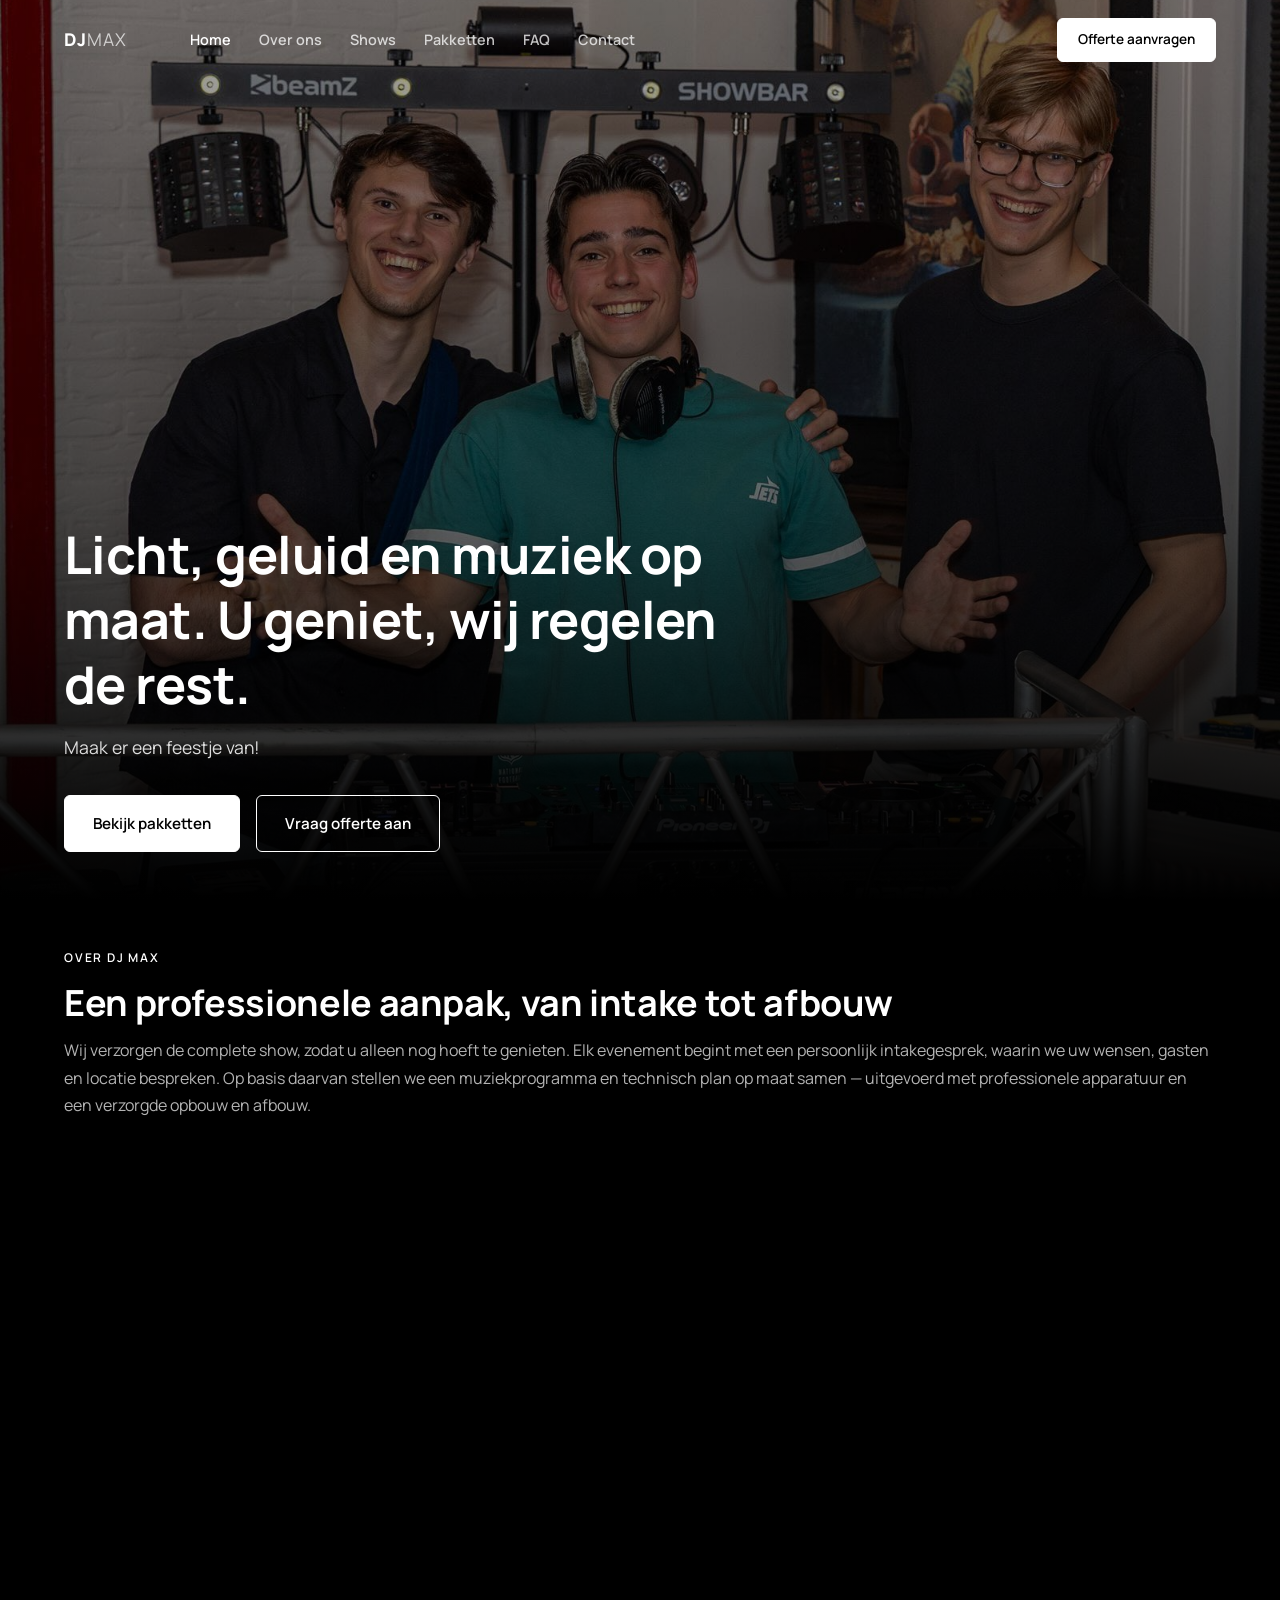
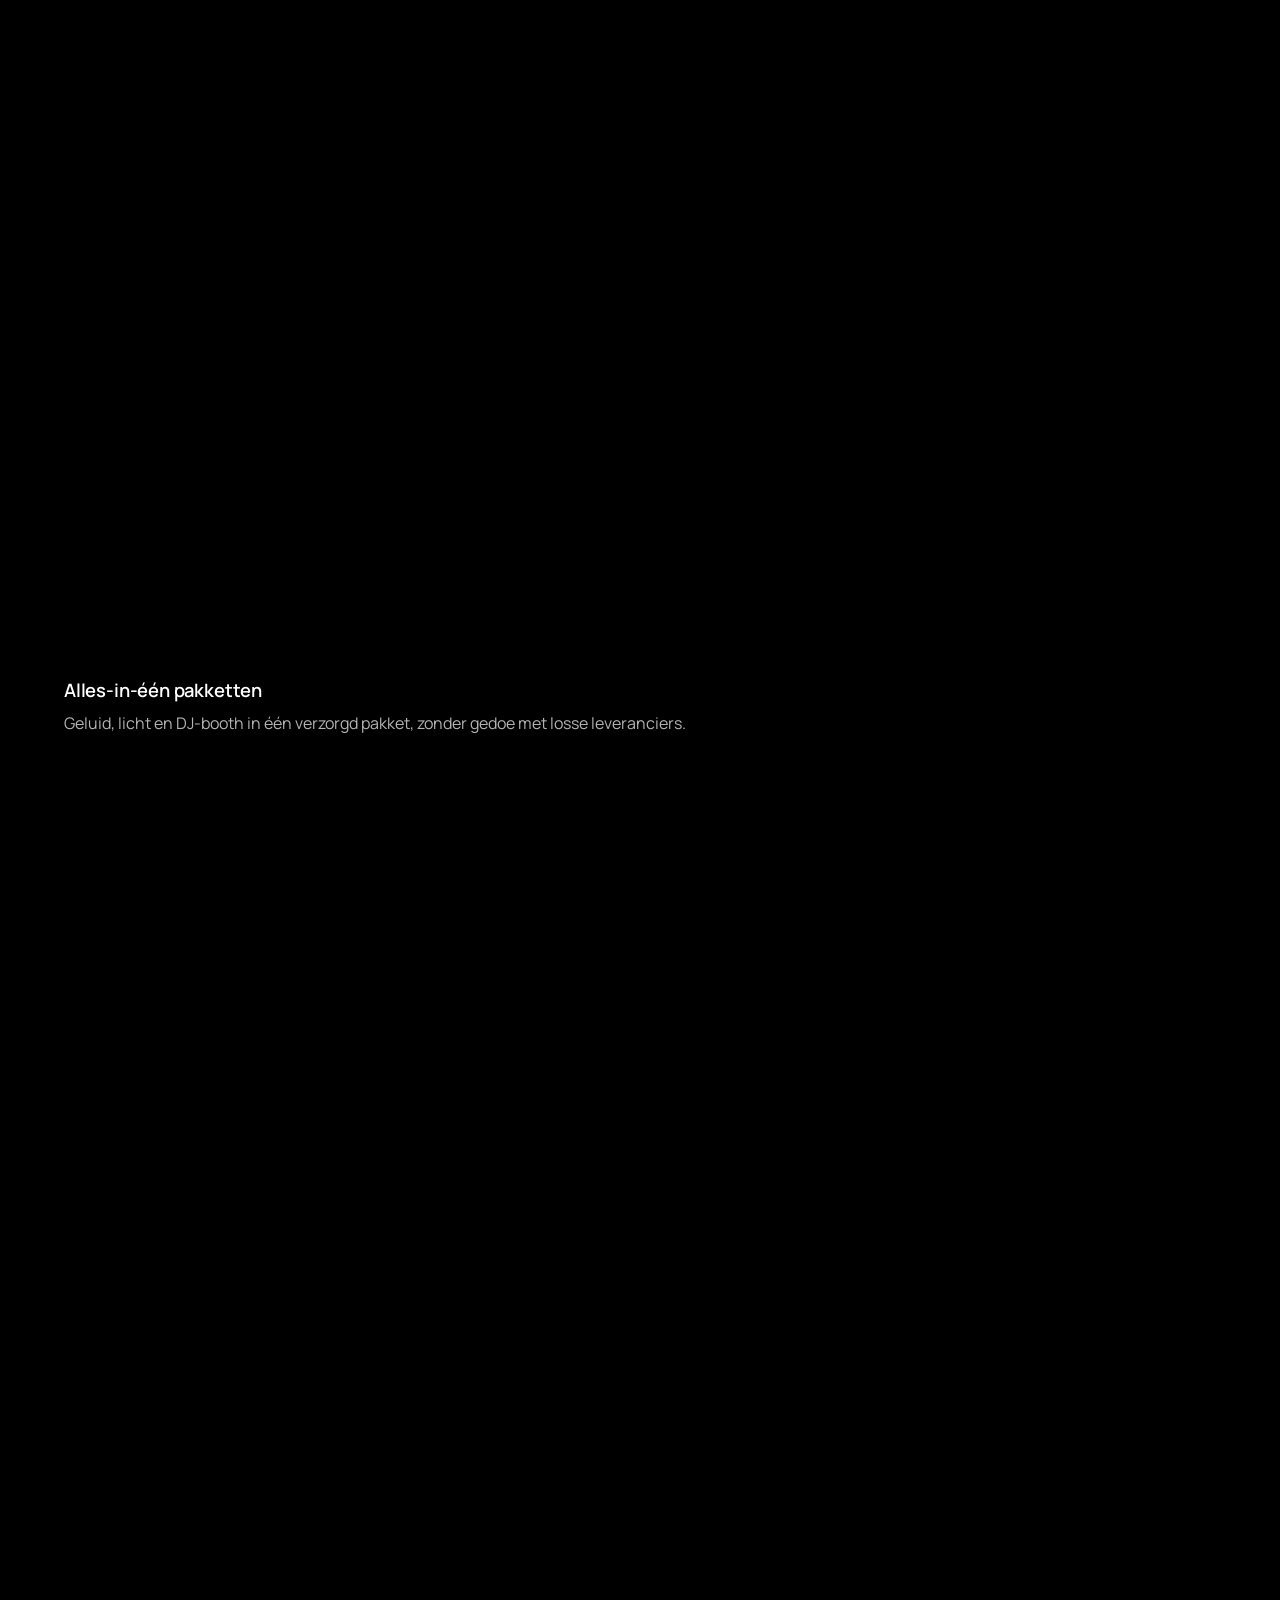
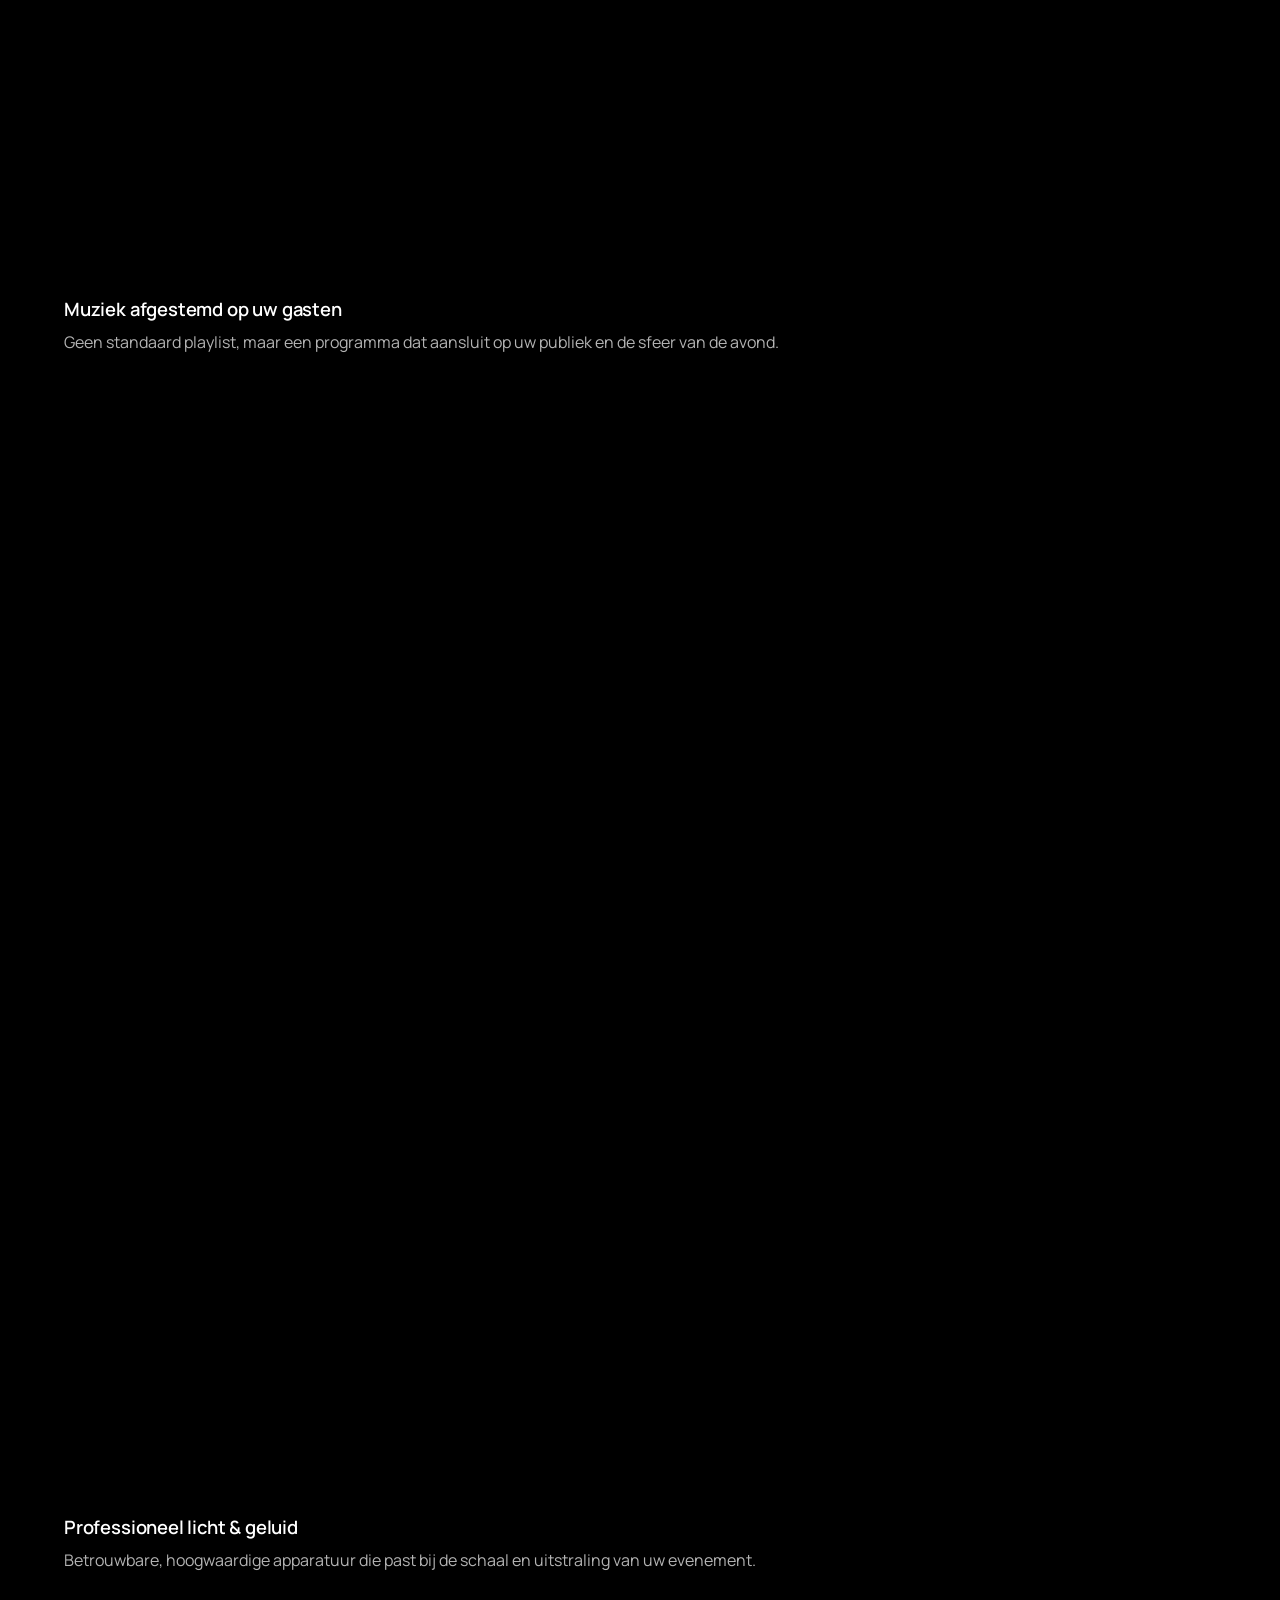
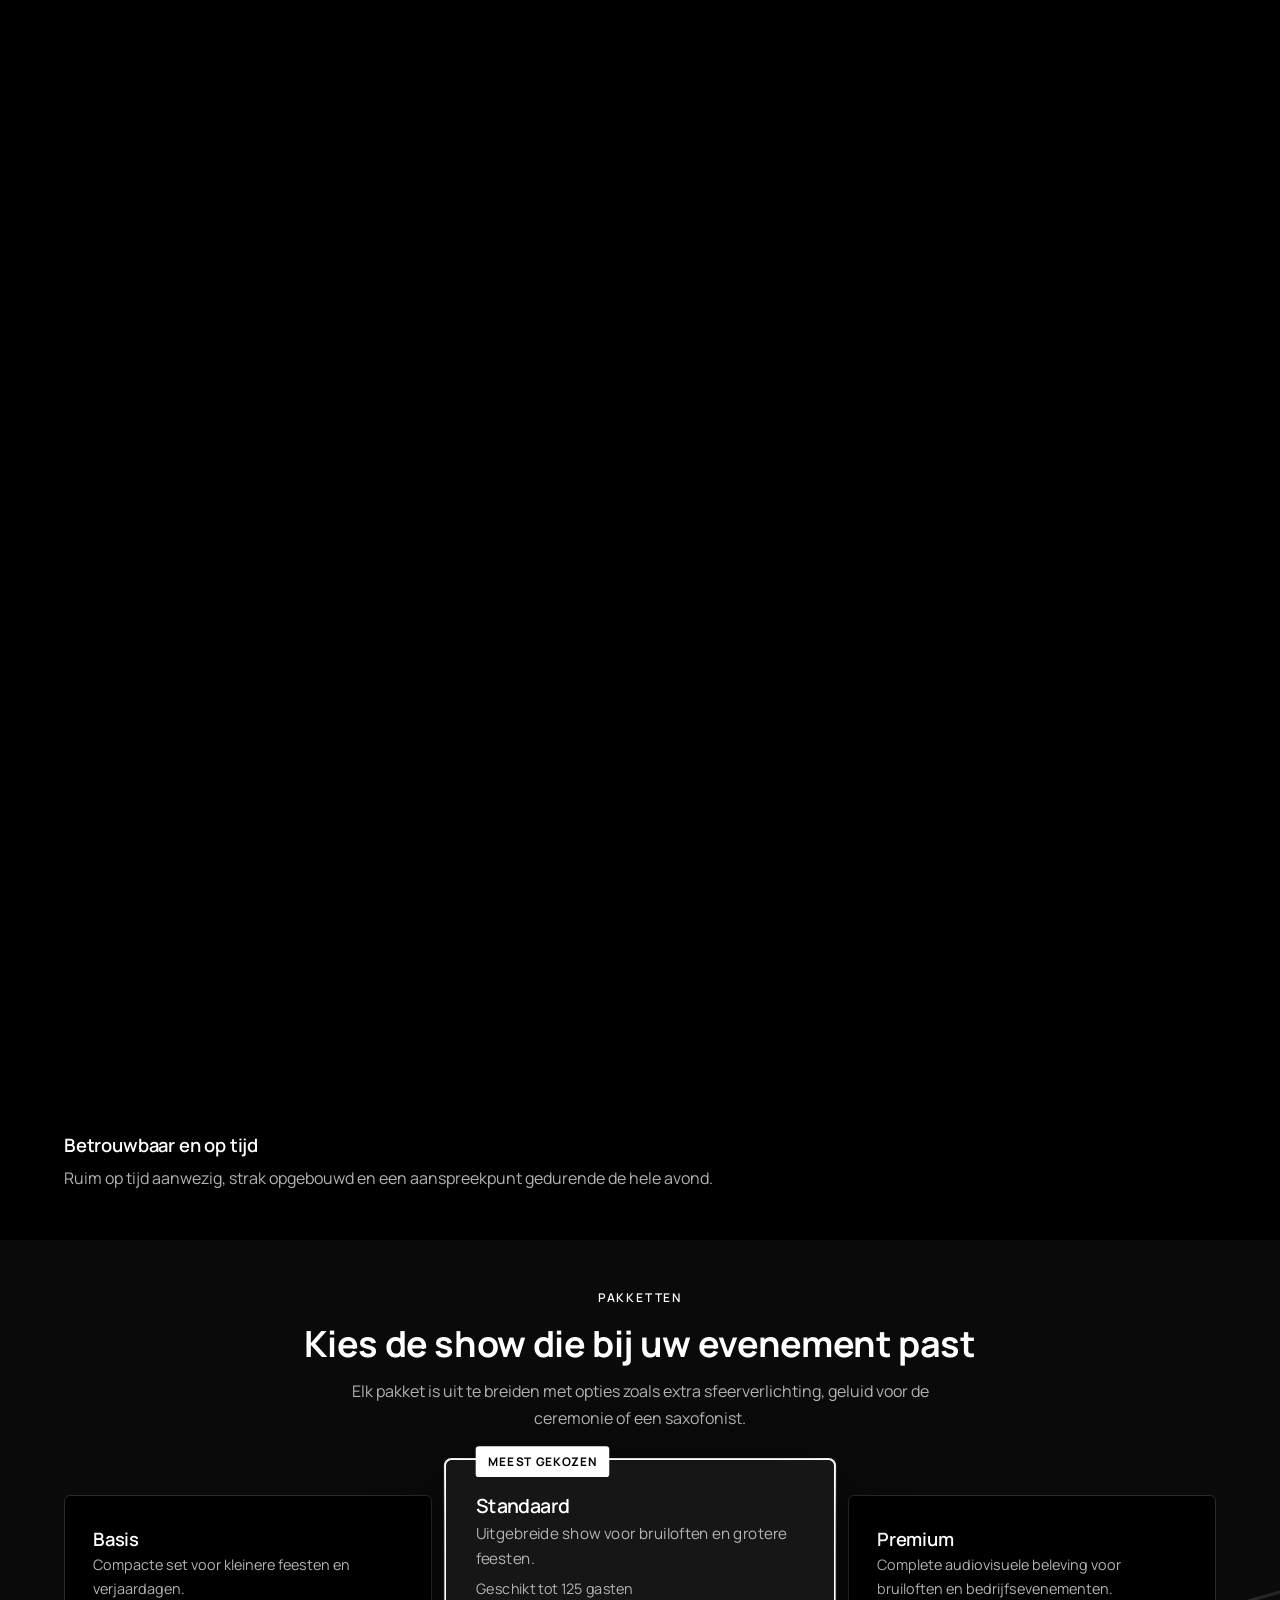
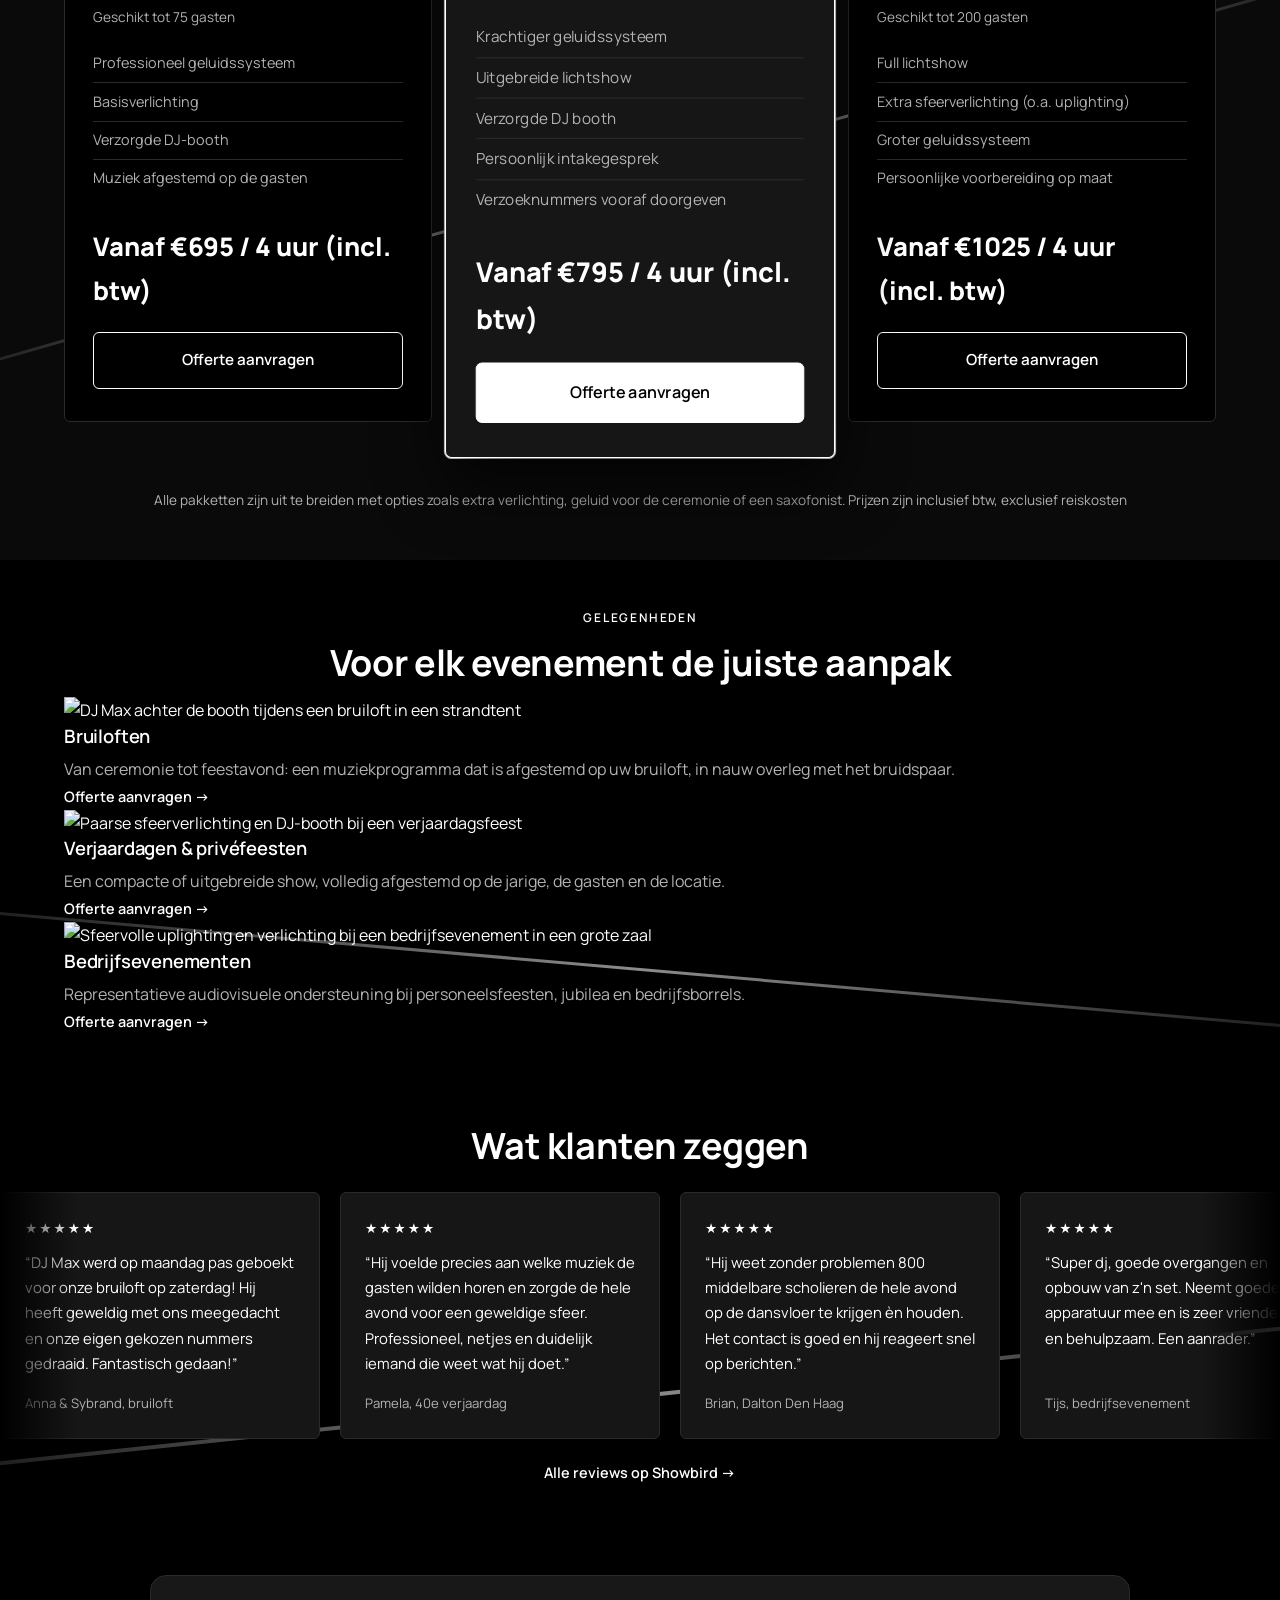
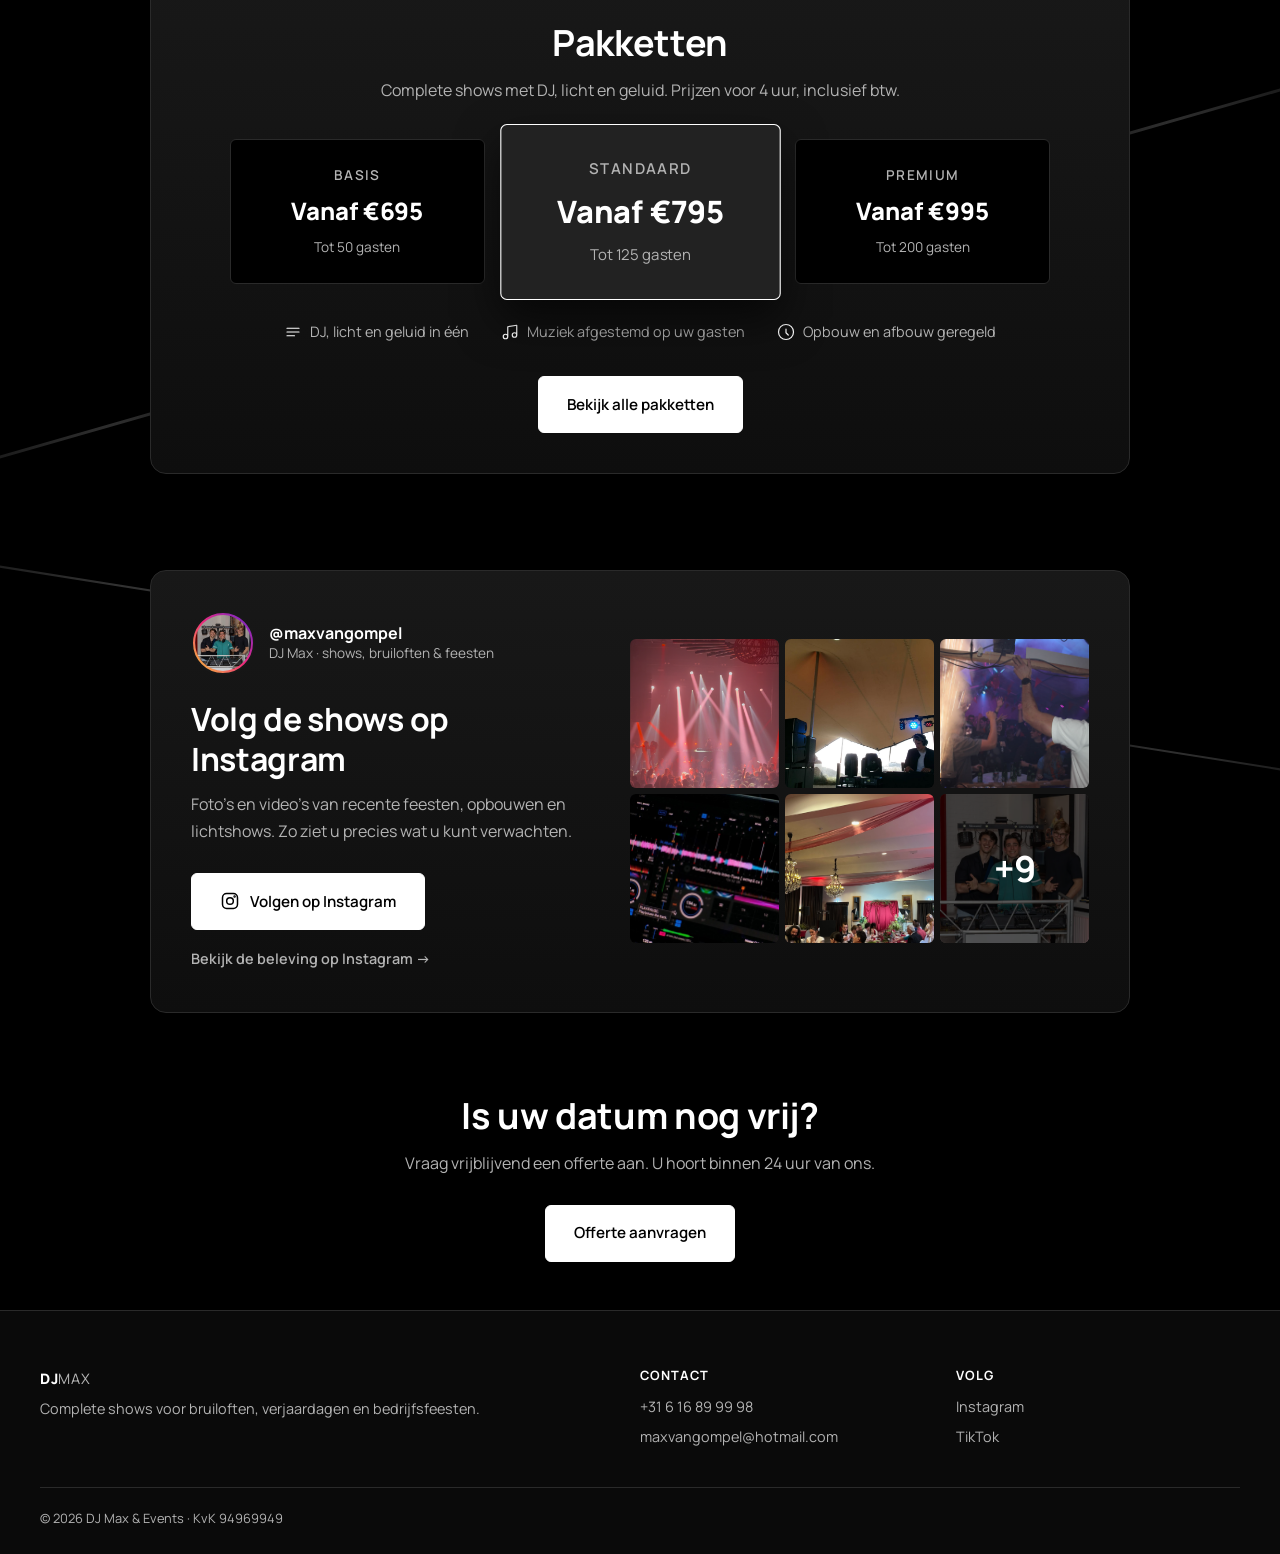
==== commit 01a40bd4: "Reapply "Merge branch 'conceptueel-Tom' of https://github.com/Tommie100-Maxvgompel/WebsiteDJ into co" ====
--- a/index.html
+++ b/index.html
@@ -3,9 +3,9 @@
 <head>
 <meta charset="UTF-8">
 <meta name="viewport" content="width=device-width, initial-scale=1.0">
-<title>DJ Max | DJ voor bruiloften, verjaardagen &amp; bedrijfsfeesten</title>
-<meta name="description" content="DJ Max verzorgt complete shows met licht en geluid voor bruiloften, verjaardagen en bedrijfsfeesten. 10/10 op Showbird. Vraag vrijblijvend een offerte aan.">
-<link rel="preload" as="image" href="images/hero-dj-booth-strand.webp" type="image/webp">
+<title>DJ Max | Mobile Show DJ voor Bruiloften, Verjaardagen &amp; Bedrijfsevenementen</title>
+<meta name="description" content="Complete audiovisuele shows voor bruiloften, verjaardagen en bedrijfsevenementen. Professioneel licht &amp; geluid, muziek op maat en verzorgde opbouw. Vraag vrijblijvend een offerte aan">
+<meta name="keywords" content="DJ bruiloft, DJ bedrijfsfeest, drive-in show, mobile DJ, DJ verjaardag, audiovisuele show">
 <link rel="preconnect" href="https://fonts.googleapis.com">
 <link rel="preconnect" href="https://fonts.gstatic.com" crossorigin>
 <link href="https://fonts.googleapis.com/css2?family=Manrope:wght@400;600;700;800&display=swap" rel="stylesheet">
@@ -43,8 +43,146 @@
       <h1>Licht, geluid en muziek op maat. U geniet, wij regelen de rest.</h1>
       <p class="hero-sub">Maak er een feestje van!</p>
       <div class="hero-actions">
-        <a href="contact.html" class="btn btn-primary">Offerte aanvragen</a>
-        <a href="pakketten.html" class="btn btn-outline">Pakketten &amp; prijzen</a>
+        <a href="#pakketten" class="btn btn-primary">Bekijk pakketten</a>
+        <a href="#contact" class="btn btn-outline">Vraag offerte aan</a>
+      </div>
+    </div>
+  </section>
+
+  <!-- 2. INTRO / USP -->
+  <section class="section intro">
+    <div class="section-inner">
+      <div class="intro-text fade-in">
+        <p class="eyebrow">Over DJ Max</p>
+        <h2>Een professionele aanpak, van intake tot afbouw</h2>
+        <p>Wij verzorgen de complete show, zodat u alleen nog hoeft te genieten. Elk evenement begint met een persoonlijk intakegesprek, waarin we uw wensen, gasten en locatie bespreken. Op basis daarvan stellen we een muziekprogramma en technisch plan op maat samen &mdash; uitgevoerd met professionele apparatuur en een verzorgde opbouw en afbouw.</p>
+      </div>
+
+      <div class="usp-grid">
+        <div class="usp-card fade-in">
+          <div class="usp-icon" aria-hidden="true">
+            <svg viewBox="0 0 24 24"><path d="M4 7h16M4 12h16M4 17h10"/></svg>
+          </div>
+          <h3>Alles-in-één pakketten</h3>
+          <p>Geluid, licht en DJ-booth in één verzorgd pakket, zonder gedoe met losse leveranciers.</p>
+        </div>
+        <div class="usp-card fade-in">
+          <div class="usp-icon" aria-hidden="true">
+            <svg viewBox="0 0 24 24"><path d="M9 18V5l12-2v13M9 18a3 3 0 1 1-6 0 3 3 0 0 1 6 0zm12-2a3 3 0 1 1-6 0 3 3 0 0 1 6 0z"/></svg>
+          </div>
+          <h3>Muziek afgestemd op uw gasten</h3>
+          <p>Geen standaard playlist, maar een programma dat aansluit op uw publiek en de sfeer van de avond.</p>
+        </div>
+        <div class="usp-card fade-in">
+          <div class="usp-icon" aria-hidden="true">
+            <svg viewBox="0 0 24 24"><path d="M12 2 3 7v6c0 5 4 8.5 9 9 5-.5 9-4 9-9V7l-9-5z"/></svg>
+          </div>
+          <h3>Professioneel licht &amp; geluid</h3>
+          <p>Betrouwbare, hoogwaardige apparatuur die past bij de schaal en uitstraling van uw evenement.</p>
+        </div>
+        <div class="usp-card fade-in">
+          <div class="usp-icon" aria-hidden="true">
+            <svg viewBox="0 0 24 24"><path d="M12 22a10 10 0 1 0 0-20 10 10 0 0 0 0 20zm0-14v5l3 3"/></svg>
+          </div>
+          <h3>Betrouwbaar en op tijd</h3>
+          <p>Ruim op tijd aanwezig, strak opgebouwd en een aanspreekpunt gedurende de hele avond.</p>
+        </div>
+      </div>
+    </div>
+  </section>
+
+  <!-- 3. PAKKETTEN -->
+  <section id="pakketten" class="section section-alt">
+    <span class="light-beam light-beam--2" aria-hidden="true"></span>
+    <div class="section-inner">
+      <p class="eyebrow center fade-in">Pakketten</p>
+      <h2 class="center fade-in">Kies de show die bij uw evenement past</h2>
+      <p class="section-lead center fade-in">Elk pakket is uit te breiden met opties zoals extra sfeerverlichting, geluid voor de ceremonie of een saxofonist.</p>
+
+      <div class="packages">
+        <article class="package-card fade-in">
+          <h3>Basis</h3>
+          <p class="package-desc">Compacte set voor kleinere feesten en verjaardagen.</p>
+          <p class="package-guests">Geschikt tot 75 gasten</p>
+          <ul class="package-features">
+            <li>Professioneel geluidssysteem</li>
+            <li>Basisverlichting</li>
+            <li>Verzorgde DJ-booth</li>
+            <li>Muziek afgestemd op de gasten</li>
+          </ul>
+          <p class="package-price">Vanaf €695 <span class="package-price-note">/ 4 uur (incl. btw)</span></p>
+          <a href="#contact" class="btn btn-outline btn-block">Offerte aanvragen</a>
+        </article>
+
+        <article class="package-card package-featured fade-in">
+          <p class="package-badge">Meest gekozen</p>
+          <h3>Standaard</h3>
+          <p class="package-desc">Uitgebreide show voor bruiloften en grotere feesten.</p>
+          <p class="package-guests">Geschikt tot 125 gasten</p>
+          <ul class="package-features">
+            <li>Krachtiger geluidssysteem</li>
+            <li>Uitgebreide lichtshow</li>
+            <li>Verzorgde DJ booth</li>
+            <li>Persoonlijk intakegesprek</li>
+            <li>Verzoeknummers vooraf doorgeven</li>
+          </ul>
+          <p class="package-price">Vanaf €795 <span class="package-price-note">/ 4 uur (incl. btw)</span></p>
+          <a href="#contact" class="btn btn-primary btn-block">Offerte aanvragen</a>
+        </article>
+
+        <article class="package-card fade-in">
+          <h3>Premium</h3>
+          <p class="package-desc">Complete audiovisuele beleving voor bruiloften en bedrijfsevenementen.</p>
+          <p class="package-guests">Geschikt tot 200 gasten</p>
+          <ul class="package-features">
+            <li>Full lichtshow</li>
+            <li>Extra sfeerverlichting (o.a. uplighting)</li>
+            <li>Groter geluidssysteem</li>
+            <li>Persoonlijke voorbereiding op maat</li>
+          </ul>
+          <p class="package-price">Vanaf €1025 <span class="package-price-note">/ 4 uur (incl. btw)</span></p>
+          <a href="#contact" class="btn btn-outline btn-block">Offerte aanvragen</a>
+        </article>
+      </div>
+
+      <p class="packages-note fade-in">Alle pakketten zijn uit te breiden met opties zoals extra verlichting, geluid voor de ceremonie of een saxofonist. Prijzen zijn inclusief btw, exclusief reiskosten</p>
+    </div>
+  </section>
+
+  <!-- 4. GELEGENHEDEN -->
+  <section id="gelegenheden" class="section">
+    <span class="light-beam light-beam--7" aria-hidden="true"></span>
+    <div class="section-inner">
+      <p class="eyebrow center fade-in">Gelegenheden</p>
+      <h2 class="center fade-in">Voor elk evenement de juiste aanpak</h2>
+
+      <div class="occasions">
+        <article class="occasion-card fade-in">
+          <img class="occasion-media" src="images/occasion-bruiloft-strandtent.png" alt="DJ Max achter de booth tijdens een bruiloft in een strandtent" loading="lazy">
+          <div class="occasion-body">
+            <h3>Bruiloften</h3>
+            <p>Van ceremonie tot feestavond: een muziekprogramma dat is afgestemd op uw bruiloft, in nauw overleg met het bruidspaar.</p>
+            <a href="#contact" class="link-arrow">Offerte aanvragen &rarr;</a>
+          </div>
+        </article>
+
+        <article class="occasion-card fade-in">
+          <img class="occasion-media" src="images/occasion-verjaardag-paars-licht.png" alt="Paarse sfeerverlichting en DJ-booth bij een verjaardagsfeest" loading="lazy">
+          <div class="occasion-body">
+            <h3>Verjaardagen &amp; privéfeesten</h3>
+            <p>Een compacte of uitgebreide show, volledig afgestemd op de jarige, de gasten en de locatie.</p>
+            <a href="#contact" class="link-arrow">Offerte aanvragen &rarr;</a>
+          </div>
+        </article>
+
+        <article class="occasion-card fade-in">
+          <img class="occasion-media" src="images/occasion-bedrijfsevenement-hal.png" alt="Sfeervolle uplighting en verlichting bij een bedrijfsevenement in een grote zaal" loading="lazy">
+          <div class="occasion-body">
+            <h3>Bedrijfsevenementen</h3>
+            <p>Representatieve audiovisuele ondersteuning bij personeelsfeesten, jubilea en bedrijfsborrels.</p>
+            <a href="#contact" class="link-arrow">Offerte aanvragen &rarr;</a>
+          </div>
+        </article>
       </div>
     </div>
   </section>
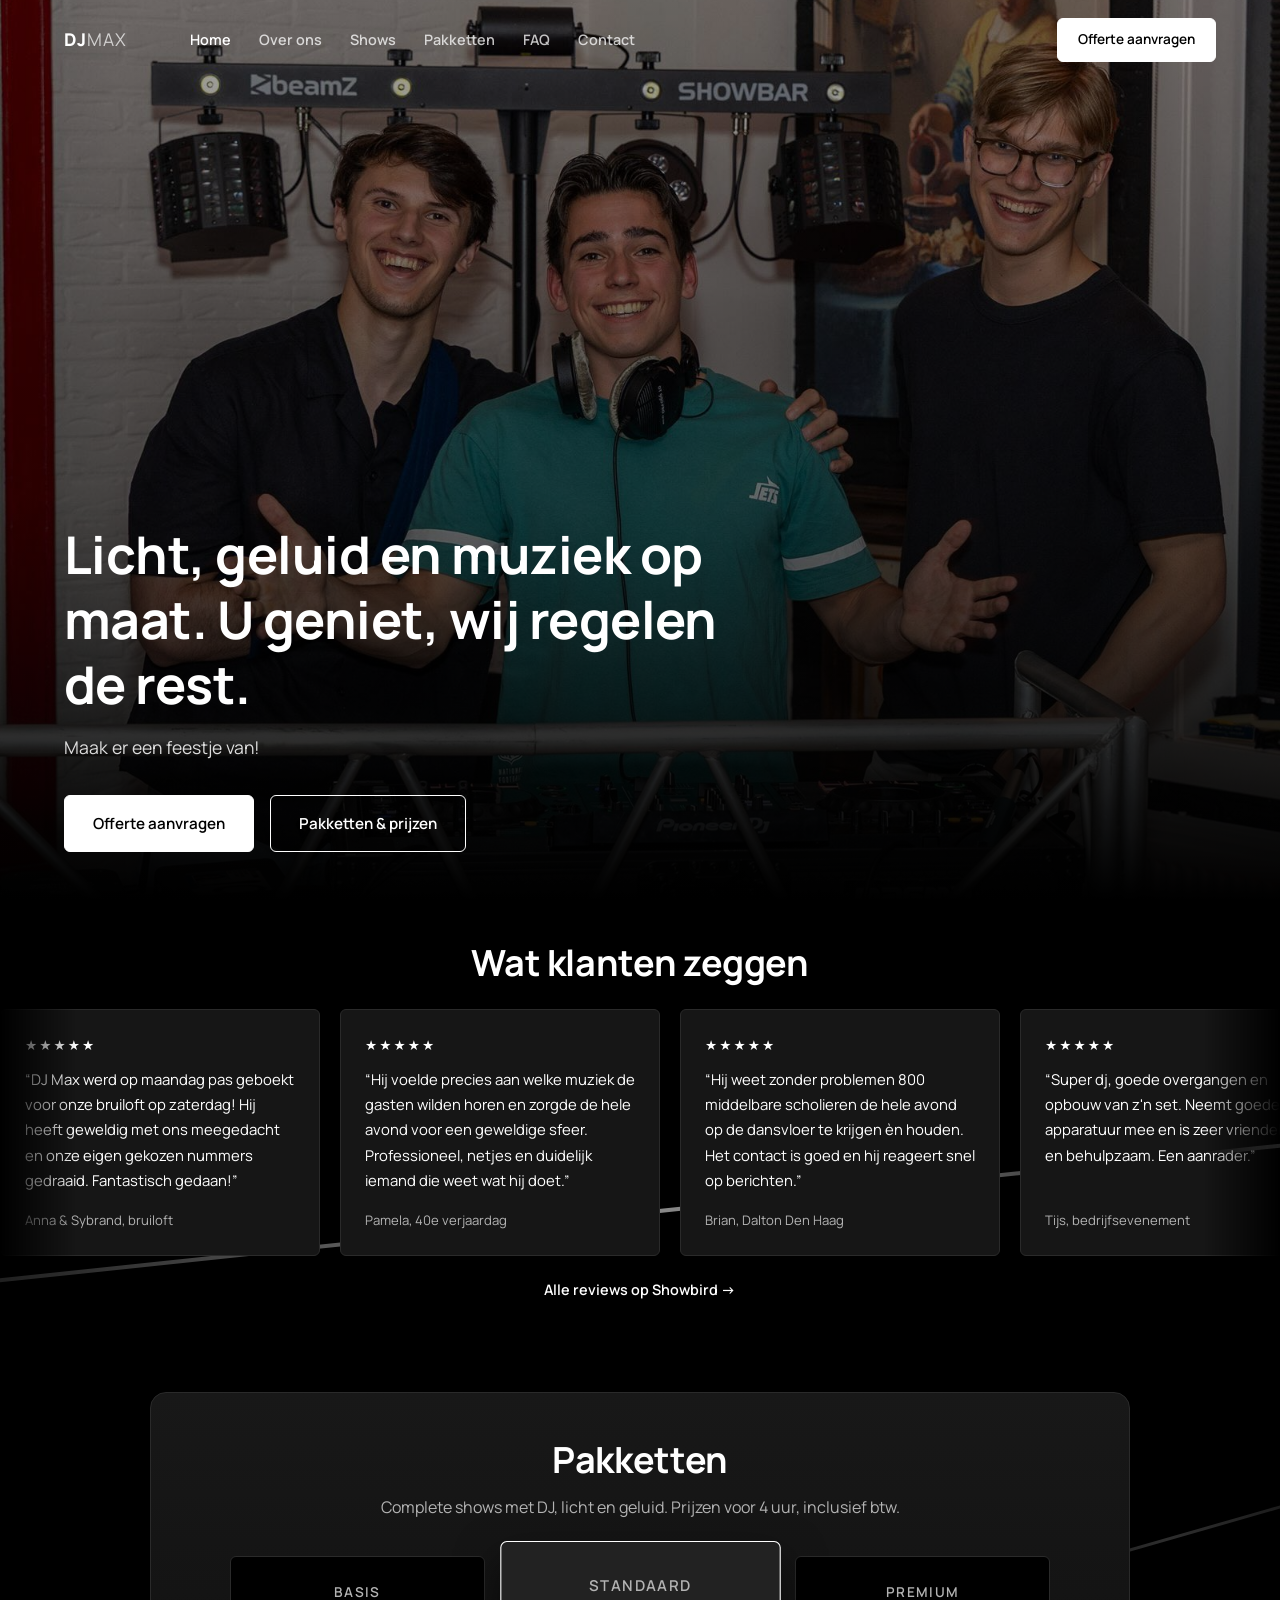
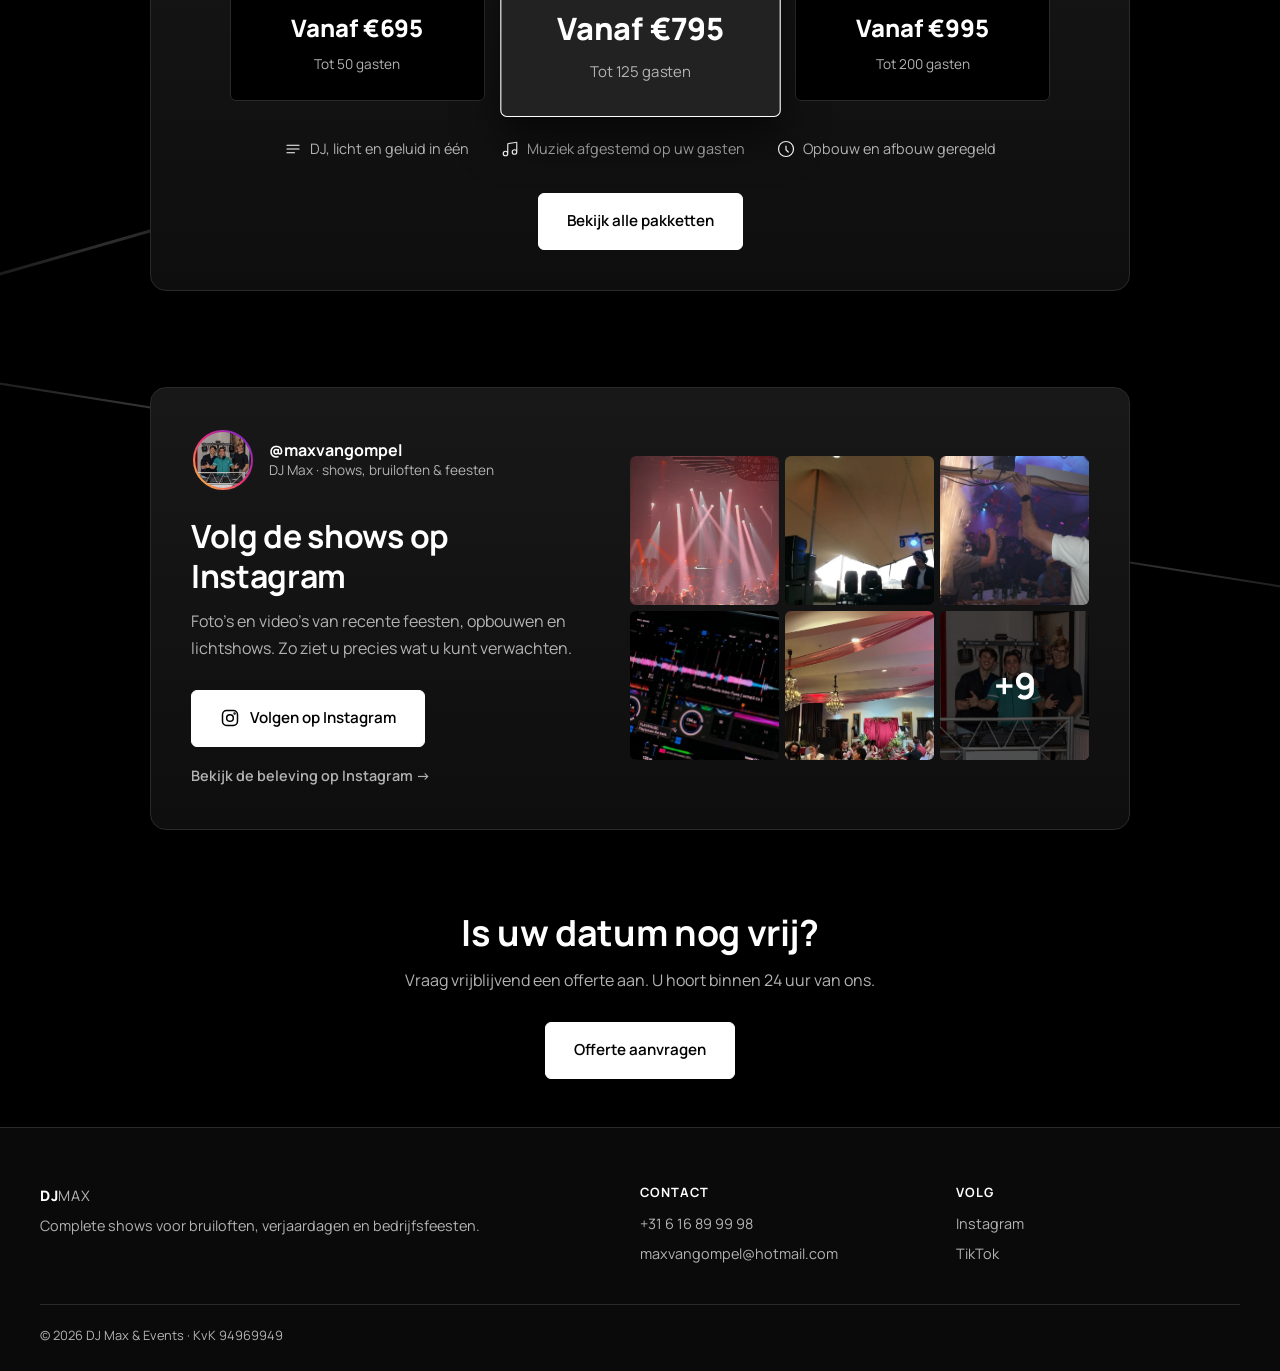
==== commit be683343: "Git fix" ====
--- a/index.html
+++ b/index.html
@@ -3,13 +3,13 @@
 <head>
 <meta charset="UTF-8">
 <meta name="viewport" content="width=device-width, initial-scale=1.0">
-<title>DJ Max | Mobile Show DJ voor Bruiloften, Verjaardagen &amp; Bedrijfsevenementen</title>
-<meta name="description" content="Complete audiovisuele shows voor bruiloften, verjaardagen en bedrijfsevenementen. Professioneel licht &amp; geluid, muziek op maat en verzorgde opbouw. Vraag vrijblijvend een offerte aan">
-<meta name="keywords" content="DJ bruiloft, DJ bedrijfsfeest, drive-in show, mobile DJ, DJ verjaardag, audiovisuele show">
+<title>DJ Max | DJ voor bruiloften, verjaardagen &amp; bedrijfsfeesten</title>
+<meta name="description" content="DJ Max verzorgt complete shows met licht en geluid voor bruiloften, verjaardagen en bedrijfsfeesten. 10/10 op Showbird. Vraag vrijblijvend een offerte aan.">
+<link rel="preload" as="image" href="images/hero-dj-booth-strand.webp" type="image/webp">
 <link rel="preconnect" href="https://fonts.googleapis.com">
 <link rel="preconnect" href="https://fonts.gstatic.com" crossorigin>
 <link href="https://fonts.googleapis.com/css2?family=Manrope:wght@400;600;700;800&display=swap" rel="stylesheet">
-<link rel="stylesheet" href="style.css">
+<link rel="stylesheet" href="style.css?v=3">
 </head>
 <body class="home">
 
@@ -43,146 +43,8 @@
       <h1>Licht, geluid en muziek op maat. U geniet, wij regelen de rest.</h1>
       <p class="hero-sub">Maak er een feestje van!</p>
       <div class="hero-actions">
-        <a href="#pakketten" class="btn btn-primary">Bekijk pakketten</a>
-        <a href="#contact" class="btn btn-outline">Vraag offerte aan</a>
-      </div>
-    </div>
-  </section>
-
-  <!-- 2. INTRO / USP -->
-  <section class="section intro">
-    <div class="section-inner">
-      <div class="intro-text fade-in">
-        <p class="eyebrow">Over DJ Max</p>
-        <h2>Een professionele aanpak, van intake tot afbouw</h2>
-        <p>Wij verzorgen de complete show, zodat u alleen nog hoeft te genieten. Elk evenement begint met een persoonlijk intakegesprek, waarin we uw wensen, gasten en locatie bespreken. Op basis daarvan stellen we een muziekprogramma en technisch plan op maat samen &mdash; uitgevoerd met professionele apparatuur en een verzorgde opbouw en afbouw.</p>
-      </div>
-
-      <div class="usp-grid">
-        <div class="usp-card fade-in">
-          <div class="usp-icon" aria-hidden="true">
-            <svg viewBox="0 0 24 24"><path d="M4 7h16M4 12h16M4 17h10"/></svg>
-          </div>
-          <h3>Alles-in-één pakketten</h3>
-          <p>Geluid, licht en DJ-booth in één verzorgd pakket, zonder gedoe met losse leveranciers.</p>
-        </div>
-        <div class="usp-card fade-in">
-          <div class="usp-icon" aria-hidden="true">
-            <svg viewBox="0 0 24 24"><path d="M9 18V5l12-2v13M9 18a3 3 0 1 1-6 0 3 3 0 0 1 6 0zm12-2a3 3 0 1 1-6 0 3 3 0 0 1 6 0z"/></svg>
-          </div>
-          <h3>Muziek afgestemd op uw gasten</h3>
-          <p>Geen standaard playlist, maar een programma dat aansluit op uw publiek en de sfeer van de avond.</p>
-        </div>
-        <div class="usp-card fade-in">
-          <div class="usp-icon" aria-hidden="true">
-            <svg viewBox="0 0 24 24"><path d="M12 2 3 7v6c0 5 4 8.5 9 9 5-.5 9-4 9-9V7l-9-5z"/></svg>
-          </div>
-          <h3>Professioneel licht &amp; geluid</h3>
-          <p>Betrouwbare, hoogwaardige apparatuur die past bij de schaal en uitstraling van uw evenement.</p>
-        </div>
-        <div class="usp-card fade-in">
-          <div class="usp-icon" aria-hidden="true">
-            <svg viewBox="0 0 24 24"><path d="M12 22a10 10 0 1 0 0-20 10 10 0 0 0 0 20zm0-14v5l3 3"/></svg>
-          </div>
-          <h3>Betrouwbaar en op tijd</h3>
-          <p>Ruim op tijd aanwezig, strak opgebouwd en een aanspreekpunt gedurende de hele avond.</p>
-        </div>
-      </div>
-    </div>
-  </section>
-
-  <!-- 3. PAKKETTEN -->
-  <section id="pakketten" class="section section-alt">
-    <span class="light-beam light-beam--2" aria-hidden="true"></span>
-    <div class="section-inner">
-      <p class="eyebrow center fade-in">Pakketten</p>
-      <h2 class="center fade-in">Kies de show die bij uw evenement past</h2>
-      <p class="section-lead center fade-in">Elk pakket is uit te breiden met opties zoals extra sfeerverlichting, geluid voor de ceremonie of een saxofonist.</p>
-
-      <div class="packages">
-        <article class="package-card fade-in">
-          <h3>Basis</h3>
-          <p class="package-desc">Compacte set voor kleinere feesten en verjaardagen.</p>
-          <p class="package-guests">Geschikt tot 75 gasten</p>
-          <ul class="package-features">
-            <li>Professioneel geluidssysteem</li>
-            <li>Basisverlichting</li>
-            <li>Verzorgde DJ-booth</li>
-            <li>Muziek afgestemd op de gasten</li>
-          </ul>
-          <p class="package-price">Vanaf €695 <span class="package-price-note">/ 4 uur (incl. btw)</span></p>
-          <a href="#contact" class="btn btn-outline btn-block">Offerte aanvragen</a>
-        </article>
-
-        <article class="package-card package-featured fade-in">
-          <p class="package-badge">Meest gekozen</p>
-          <h3>Standaard</h3>
-          <p class="package-desc">Uitgebreide show voor bruiloften en grotere feesten.</p>
-          <p class="package-guests">Geschikt tot 125 gasten</p>
-          <ul class="package-features">
-            <li>Krachtiger geluidssysteem</li>
-            <li>Uitgebreide lichtshow</li>
-            <li>Verzorgde DJ booth</li>
-            <li>Persoonlijk intakegesprek</li>
-            <li>Verzoeknummers vooraf doorgeven</li>
-          </ul>
-          <p class="package-price">Vanaf €795 <span class="package-price-note">/ 4 uur (incl. btw)</span></p>
-          <a href="#contact" class="btn btn-primary btn-block">Offerte aanvragen</a>
-        </article>
-
-        <article class="package-card fade-in">
-          <h3>Premium</h3>
-          <p class="package-desc">Complete audiovisuele beleving voor bruiloften en bedrijfsevenementen.</p>
-          <p class="package-guests">Geschikt tot 200 gasten</p>
-          <ul class="package-features">
-            <li>Full lichtshow</li>
-            <li>Extra sfeerverlichting (o.a. uplighting)</li>
-            <li>Groter geluidssysteem</li>
-            <li>Persoonlijke voorbereiding op maat</li>
-          </ul>
-          <p class="package-price">Vanaf €1025 <span class="package-price-note">/ 4 uur (incl. btw)</span></p>
-          <a href="#contact" class="btn btn-outline btn-block">Offerte aanvragen</a>
-        </article>
-      </div>
-
-      <p class="packages-note fade-in">Alle pakketten zijn uit te breiden met opties zoals extra verlichting, geluid voor de ceremonie of een saxofonist. Prijzen zijn inclusief btw, exclusief reiskosten</p>
-    </div>
-  </section>
-
-  <!-- 4. GELEGENHEDEN -->
-  <section id="gelegenheden" class="section">
-    <span class="light-beam light-beam--7" aria-hidden="true"></span>
-    <div class="section-inner">
-      <p class="eyebrow center fade-in">Gelegenheden</p>
-      <h2 class="center fade-in">Voor elk evenement de juiste aanpak</h2>
-
-      <div class="occasions">
-        <article class="occasion-card fade-in">
-          <img class="occasion-media" src="images/occasion-bruiloft-strandtent.png" alt="DJ Max achter de booth tijdens een bruiloft in een strandtent" loading="lazy">
-          <div class="occasion-body">
-            <h3>Bruiloften</h3>
-            <p>Van ceremonie tot feestavond: een muziekprogramma dat is afgestemd op uw bruiloft, in nauw overleg met het bruidspaar.</p>
-            <a href="#contact" class="link-arrow">Offerte aanvragen &rarr;</a>
-          </div>
-        </article>
-
-        <article class="occasion-card fade-in">
-          <img class="occasion-media" src="images/occasion-verjaardag-paars-licht.png" alt="Paarse sfeerverlichting en DJ-booth bij een verjaardagsfeest" loading="lazy">
-          <div class="occasion-body">
-            <h3>Verjaardagen &amp; privéfeesten</h3>
-            <p>Een compacte of uitgebreide show, volledig afgestemd op de jarige, de gasten en de locatie.</p>
-            <a href="#contact" class="link-arrow">Offerte aanvragen &rarr;</a>
-          </div>
-        </article>
-
-        <article class="occasion-card fade-in">
-          <img class="occasion-media" src="images/occasion-bedrijfsevenement-hal.png" alt="Sfeervolle uplighting en verlichting bij een bedrijfsevenement in een grote zaal" loading="lazy">
-          <div class="occasion-body">
-            <h3>Bedrijfsevenementen</h3>
-            <p>Representatieve audiovisuele ondersteuning bij personeelsfeesten, jubilea en bedrijfsborrels.</p>
-            <a href="#contact" class="link-arrow">Offerte aanvragen &rarr;</a>
-          </div>
-        </article>
+        <a href="contact.html" class="btn btn-primary">Offerte aanvragen</a>
+        <a href="pakketten.html" class="btn btn-outline">Pakketten &amp; prijzen</a>
       </div>
     </div>
   </section>
@@ -346,6 +208,6 @@
   </div>
 </footer>
 
-<script src="script.js" defer></script>
+<script src="script.js?v=3" defer></script>
 </body>
 </html>
--- a/style.css
+++ b/style.css
@@ -336,6 +336,8 @@
 }
 .show-video img,
 .show-video video { width: 100%; height: 100%; object-fit: cover; }
+.show-video.is-playing { background: #000; }
+.show-video.is-playing video { object-fit: contain; }
 .show-video::after {
   content: "";
   position: absolute; inset: 0;
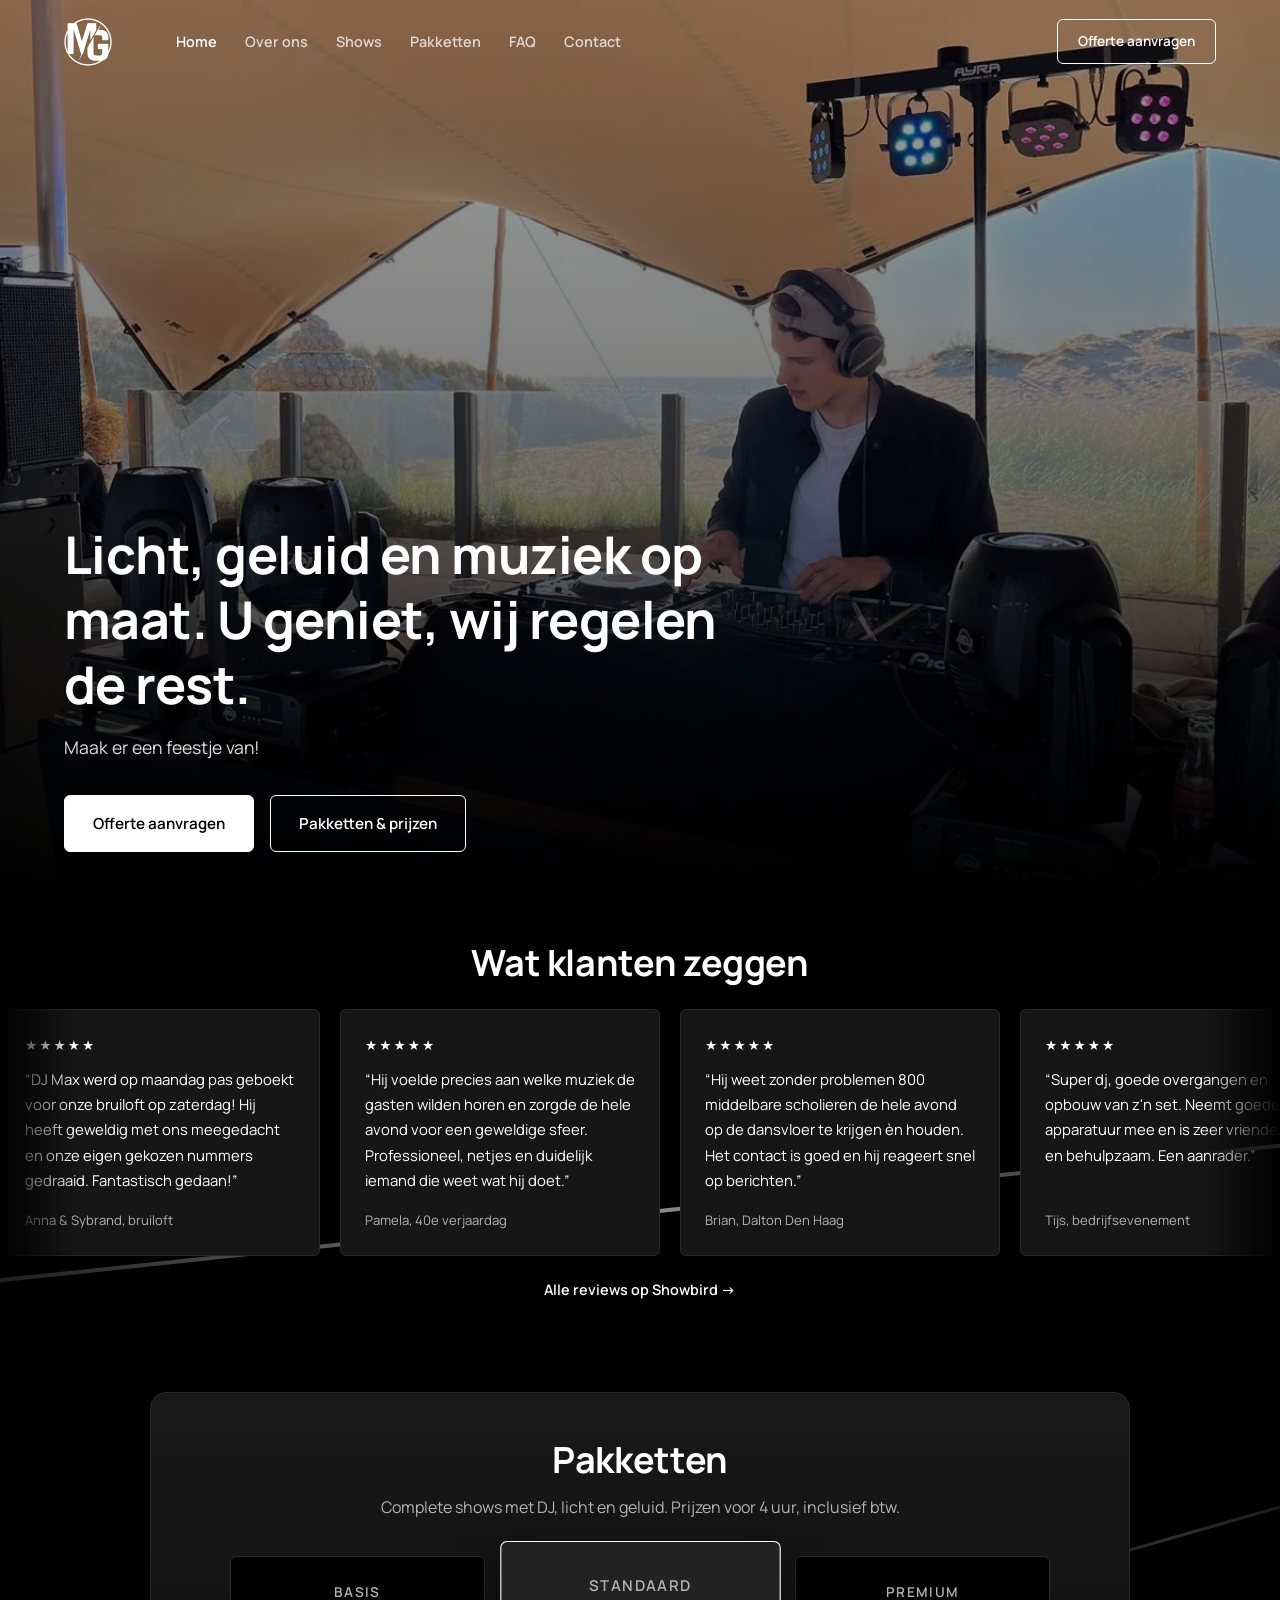
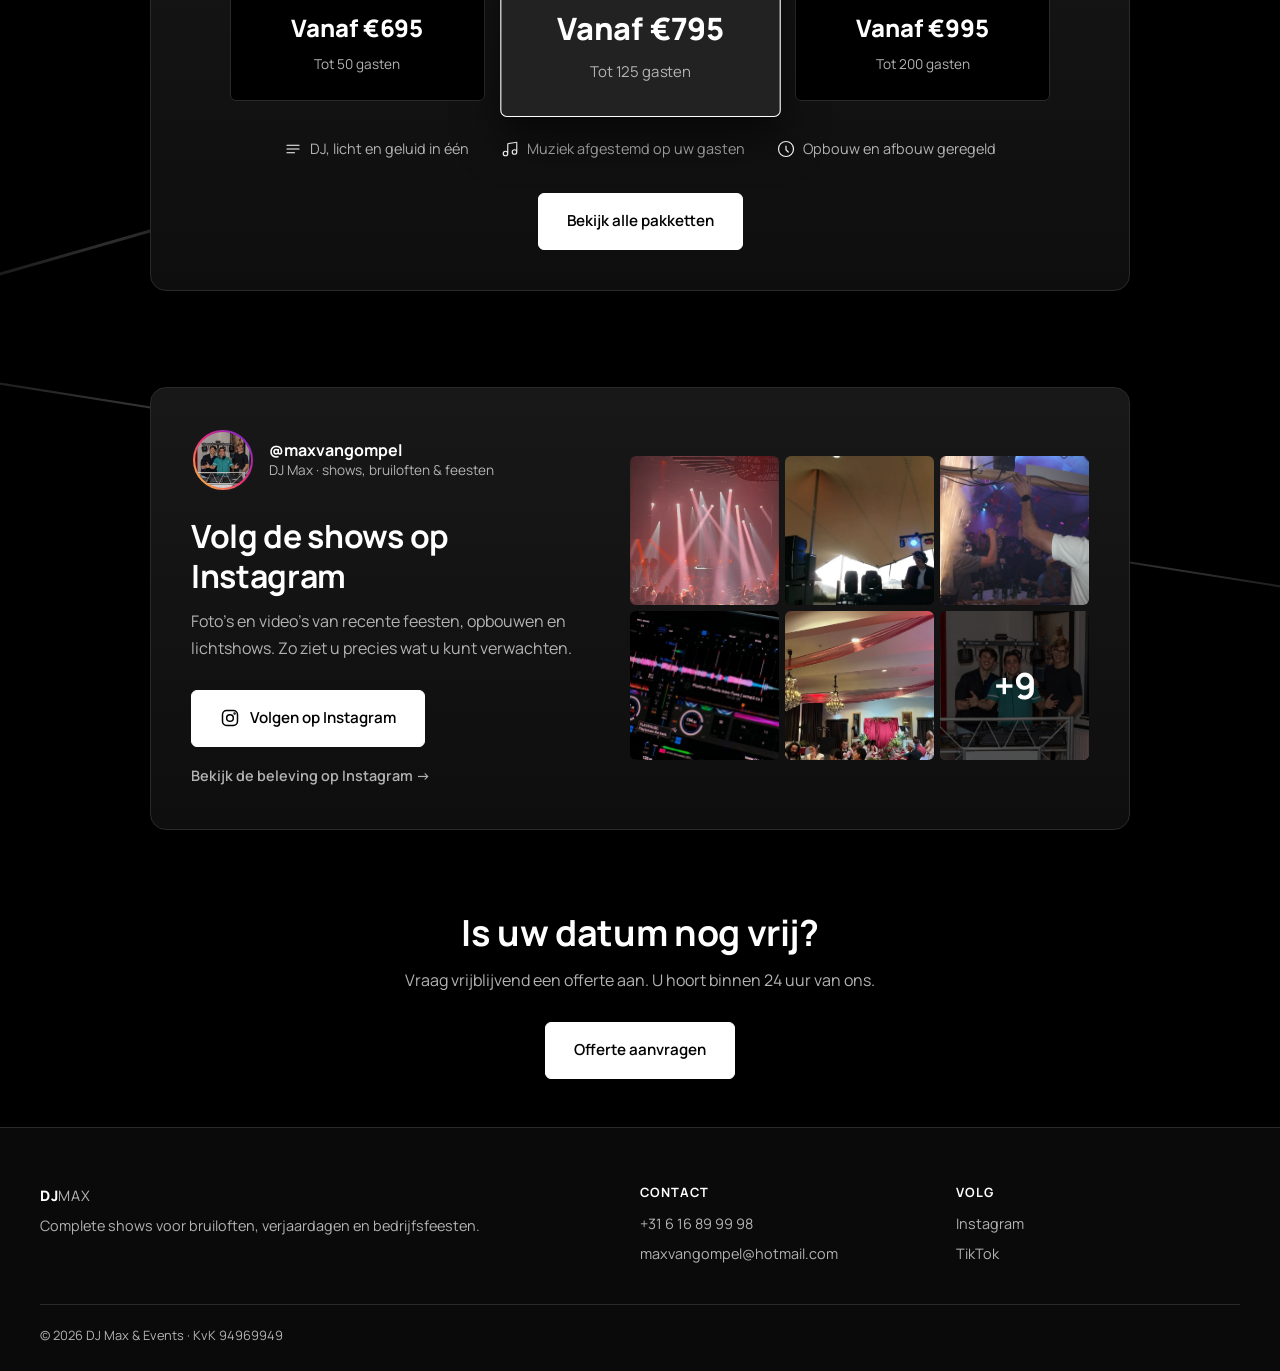
==== commit 7c86ec80: "Logo, favicon, FAQ-containers en oneindige review-slider op mobiel - MG-logo linksboven op alle pagi" ====
--- a/index.html
+++ b/index.html
@@ -9,7 +9,9 @@
 <link rel="preconnect" href="https://fonts.googleapis.com">
 <link rel="preconnect" href="https://fonts.gstatic.com" crossorigin>
 <link href="https://fonts.googleapis.com/css2?family=Manrope:wght@400;600;700;800&display=swap" rel="stylesheet">
-<link rel="stylesheet" href="style.css?v=3">
+<link rel="icon" type="image/png" href="images/favicon.png">
+<link rel="apple-touch-icon" href="images/apple-touch-icon.png">
+<link rel="stylesheet" href="style.css?v=9">
 </head>
 <body class="home">
 
@@ -17,7 +19,7 @@
 
 <header class="site-header" id="site-header">
   <nav class="navbar" aria-label="Hoofdnavigatie">
-    <a href="index.html" class="logo">DJ<span>MAX</span></a>
+    <a href="index.html" class="logo logo--img"><img src="images/logo-mg.png" alt="DJ Max – home" width="48" height="48"></a>
     <ul class="nav-links" id="nav-links">
       <li><a href="index.html" aria-current="page">Home</a></li>
       <li><a href="over-ons.html">Over ons</a></li>
@@ -26,7 +28,7 @@
       <li><a href="faq.html">FAQ</a></li>
       <li><a href="contact.html">Contact</a></li>
     </ul>
-    <a href="contact.html" class="btn btn-primary nav-cta">Offerte aanvragen</a>
+    <a href="contact.html" class="btn btn-outline nav-cta">Offerte aanvragen</a>
     <button class="nav-toggle" id="nav-toggle" aria-label="Menu openen" aria-expanded="false" aria-controls="nav-links">
       <span></span><span></span><span></span>
     </button>
@@ -208,6 +210,6 @@
   </div>
 </footer>
 
-<script src="script.js?v=3" defer></script>
+<script src="script.js?v=8" defer></script>
 </body>
 </html>
--- a/style.css
+++ b/style.css
@@ -99,6 +99,8 @@
 
 .logo { font-weight: 800; font-size: 1.1rem; letter-spacing: 0.05em; color: var(--white); }
 .logo span { font-weight: 400; opacity: 0.7; }
+.logo--img { display: flex; align-items: center; flex-shrink: 0; }
+.logo--img img { width: 48px; height: 48px; display: block; }
 
 .nav-links { display: flex; gap: 1.75rem; flex: 1; justify-content: flex-start; margin-left: 3rem; }
 .nav-links a { font-size: 0.9rem; font-weight: 600; opacity: 0.75; }
@@ -722,6 +724,7 @@
   .nav-links a { font-size: 1.1rem; }
   .nav-cta { display: none; }
   .nav-toggle { display: flex; }
+  .logo--img img { width: 42px; height: 42px; }
 
   .section { padding: 4rem 0; }
   .section-tight { padding: 3rem 0; }
@@ -783,3 +786,81 @@
 @media (max-width: 768px) {
   .gallery--mosaic { grid-template-columns: repeat(2, 1fr); }
 }
+
+/* FAQ: groepen in containers */
+.faq-panel,
+.faq-contact {
+  margin-top: 1.75rem;
+  padding: 1.75rem 2rem 0.75rem;
+  background: linear-gradient(180deg, #181818 0%, #0e0e0e 100%);
+  border: 1px solid var(--gray-border);
+  border-radius: 16px;
+  box-shadow: 0 24px 50px rgba(0, 0, 0, 0.55);
+}
+.faq-panel .faq-group { margin: 0 0 0.5rem; font-size: 0.9rem; }
+.faq-panel .accordion { border-top: none; }
+.faq-panel .accordion-item:last-child { border-bottom: none; }
+.faq-contact { margin-top: 2.5rem; padding: 2.25rem 2rem; }
+@media (max-width: 768px) {
+  .faq-panel { padding: 1.5rem 1.25rem 0.5rem; }
+  .faq-contact { padding: 2rem 1.25rem; }
+}
+
+/* Reviews op mobiel: zelf vegen in plaats van automatisch schuiven */
+.review-dots { display: none; }
+@media (max-width: 768px) {
+  .reviews-marquee {
+    overflow-x: auto;
+    scroll-snap-type: x mandatory;
+    scroll-padding: 0 1.5rem;
+    -webkit-overflow-scrolling: touch;
+    scrollbar-width: none;
+    -webkit-mask-image: none;
+    mask-image: none;
+  }
+  .reviews-marquee::-webkit-scrollbar { display: none; }
+  .review-track { animation: none; padding: 0 1.5rem; gap: 0.9rem; }
+  .review-card { flex: 0 0 82vw; max-width: 340px; scroll-snap-align: start; }
+  .review-track::after { content: ""; flex: 0 0 0.6rem; }
+
+  .review-dots {
+    display: block;
+    position: relative;
+    width: calc(7 * 18px);
+    height: 10px;
+    margin: 1.25rem auto 0;
+    overflow: hidden;
+  }
+  .review-dots-strip {
+    position: absolute;
+    left: 0;
+    top: 1px;
+    display: flex;
+    transition: transform 0.4s var(--ease);
+  }
+  .review-dots-strip.no-anim,
+  .review-dots-strip.no-anim button::before { transition: none; }
+  .review-dots button {
+    flex: 0 0 18px;
+    height: 8px;
+    padding: 0;
+    border: none;
+    background: none;
+    display: flex;
+    justify-content: center;
+    cursor: pointer;
+  }
+  .review-dots button::before {
+    content: "";
+    width: 8px;
+    height: 8px;
+    border-radius: 4px;
+    background: #555;
+    transform: scale(0);
+    transition: transform 0.4s var(--ease), background 0.4s var(--ease);
+  }
+  .review-dots button.is-active::before { background: var(--white); transform: scale(1.35); }
+  .review-dots button.is-d1::before { transform: scale(1); }
+  .review-dots button.is-d2::before { transform: scale(0.75); }
+  .review-dots button.is-d3::before { transform: scale(0.45); }
+}
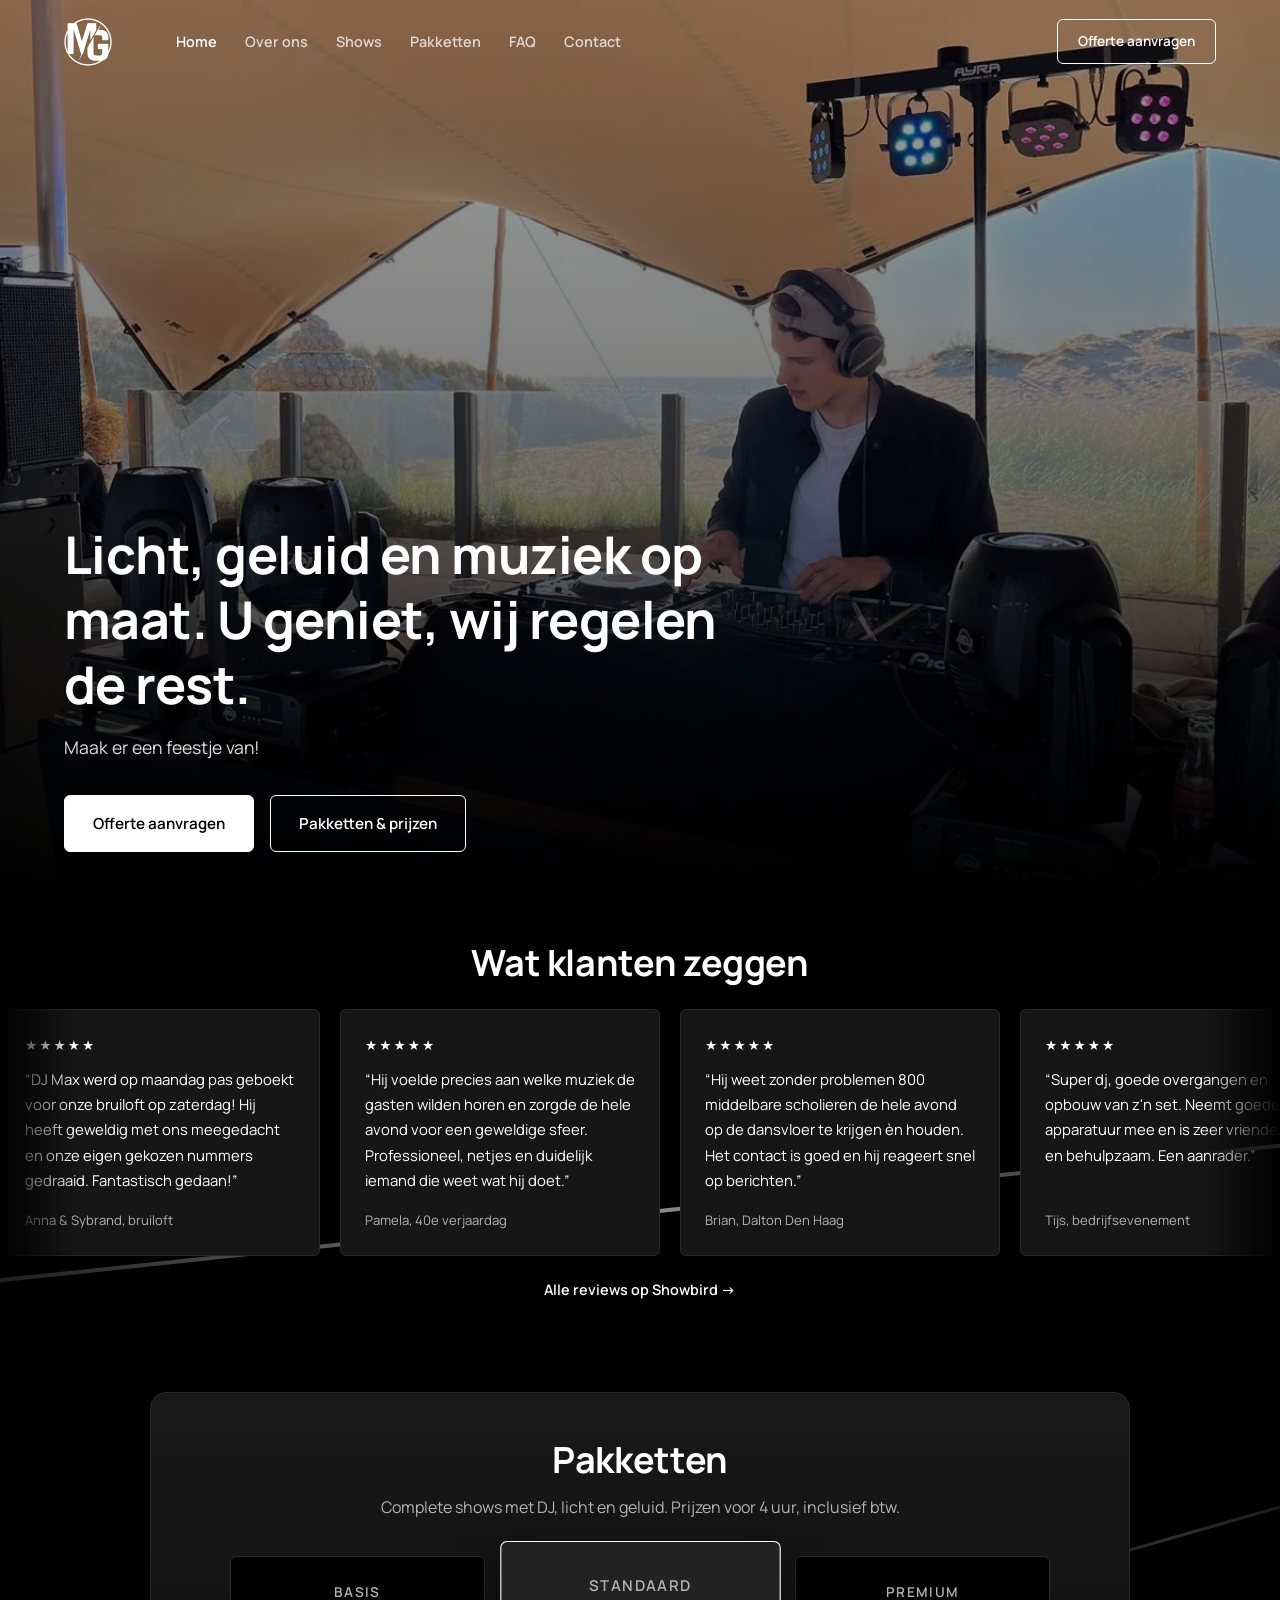
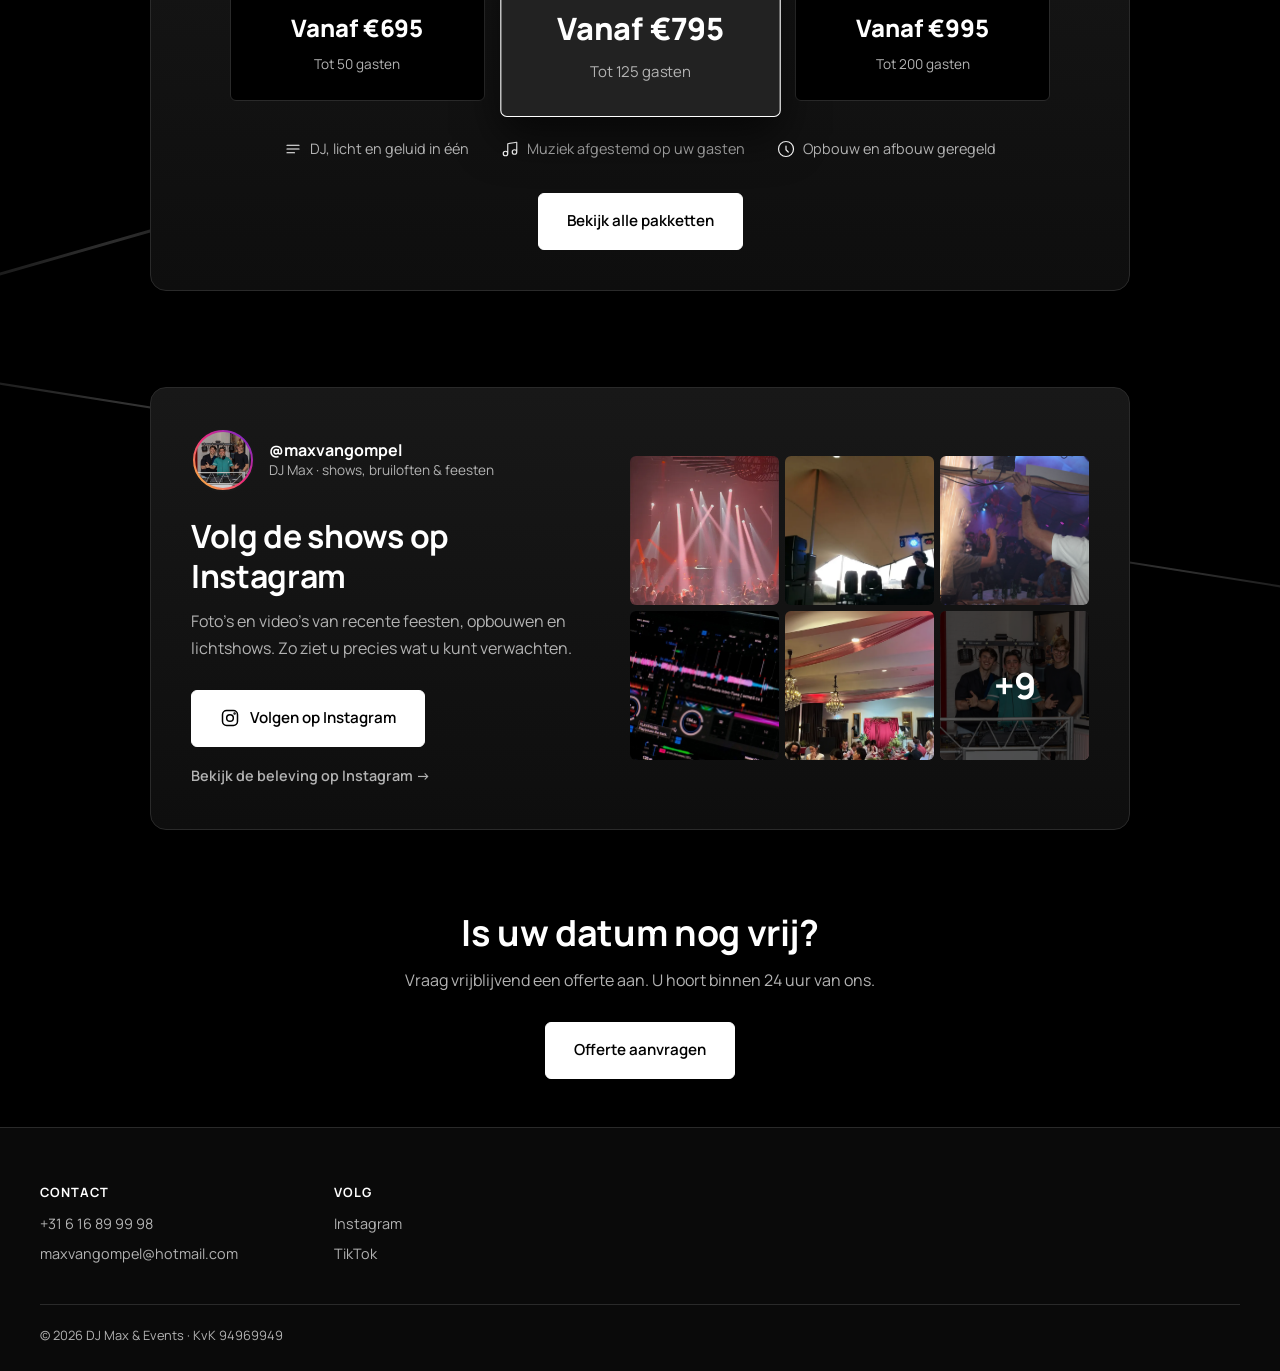
==== commit ae846db8: "Fix" ====
--- a/index.html
+++ b/index.html
@@ -11,7 +11,7 @@
 <link href="https://fonts.googleapis.com/css2?family=Manrope:wght@400;600;700;800&display=swap" rel="stylesheet">
 <link rel="icon" type="image/png" href="images/favicon.png">
 <link rel="apple-touch-icon" href="images/apple-touch-icon.png">
-<link rel="stylesheet" href="style.css?v=9">
+<link rel="stylesheet" href="style.css?v=11">
 </head>
 <body class="home">
 
@@ -191,10 +191,6 @@
 <footer class="site-footer">
   <div class="footer-inner">
     <div class="footer-col">
-      <p class="logo">DJ<span>MAX</span></p>
-      <p>Complete shows voor bruiloften, verjaardagen en bedrijfsfeesten.</p>
-    </div>
-    <div class="footer-col">
       <h4>Contact</h4>
       <p><a href="tel:+31616899998">+31 6 16 89 99 98</a></p>
       <p><a href="mailto:maxvangompel@hotmail.com">maxvangompel@hotmail.com</a></p>
--- a/style.css
+++ b/style.css
@@ -325,7 +325,7 @@
   position: relative;
   display: block;
   width: 100%;
-  max-width: 360px;
+  max-width: 400px;
   justify-self: center;
   aspect-ratio: 9 / 16;
   padding: 0;
@@ -688,8 +688,9 @@
   max-width: var(--max-width);
   margin: 0 auto;
   display: grid;
-  grid-template-columns: 2fr 1fr 1fr;
-  gap: 2rem;
+  grid-template-columns: auto auto;
+  justify-content: start;
+  gap: 2rem 6rem;
   padding-bottom: 2rem;
 }
 .footer-col h4 { font-size: 0.8rem; text-transform: uppercase; letter-spacing: 0.08em; margin-bottom: 0.75rem; }
@@ -733,8 +734,7 @@
   .review-card { flex-basis: 280px; }
   .form-row { grid-template-columns: 1fr; }
   .gallery { grid-template-columns: repeat(2, 1fr); }
-  .footer-inner { grid-template-columns: 1fr 1fr; }
-  .footer-inner .footer-col:first-child { grid-column: 1 / -1; }
+  .footer-inner { grid-template-columns: 1fr 1fr; column-gap: 1.5rem; }
   .ig-follow { padding: 0.5rem 0.9rem; }
 }
 
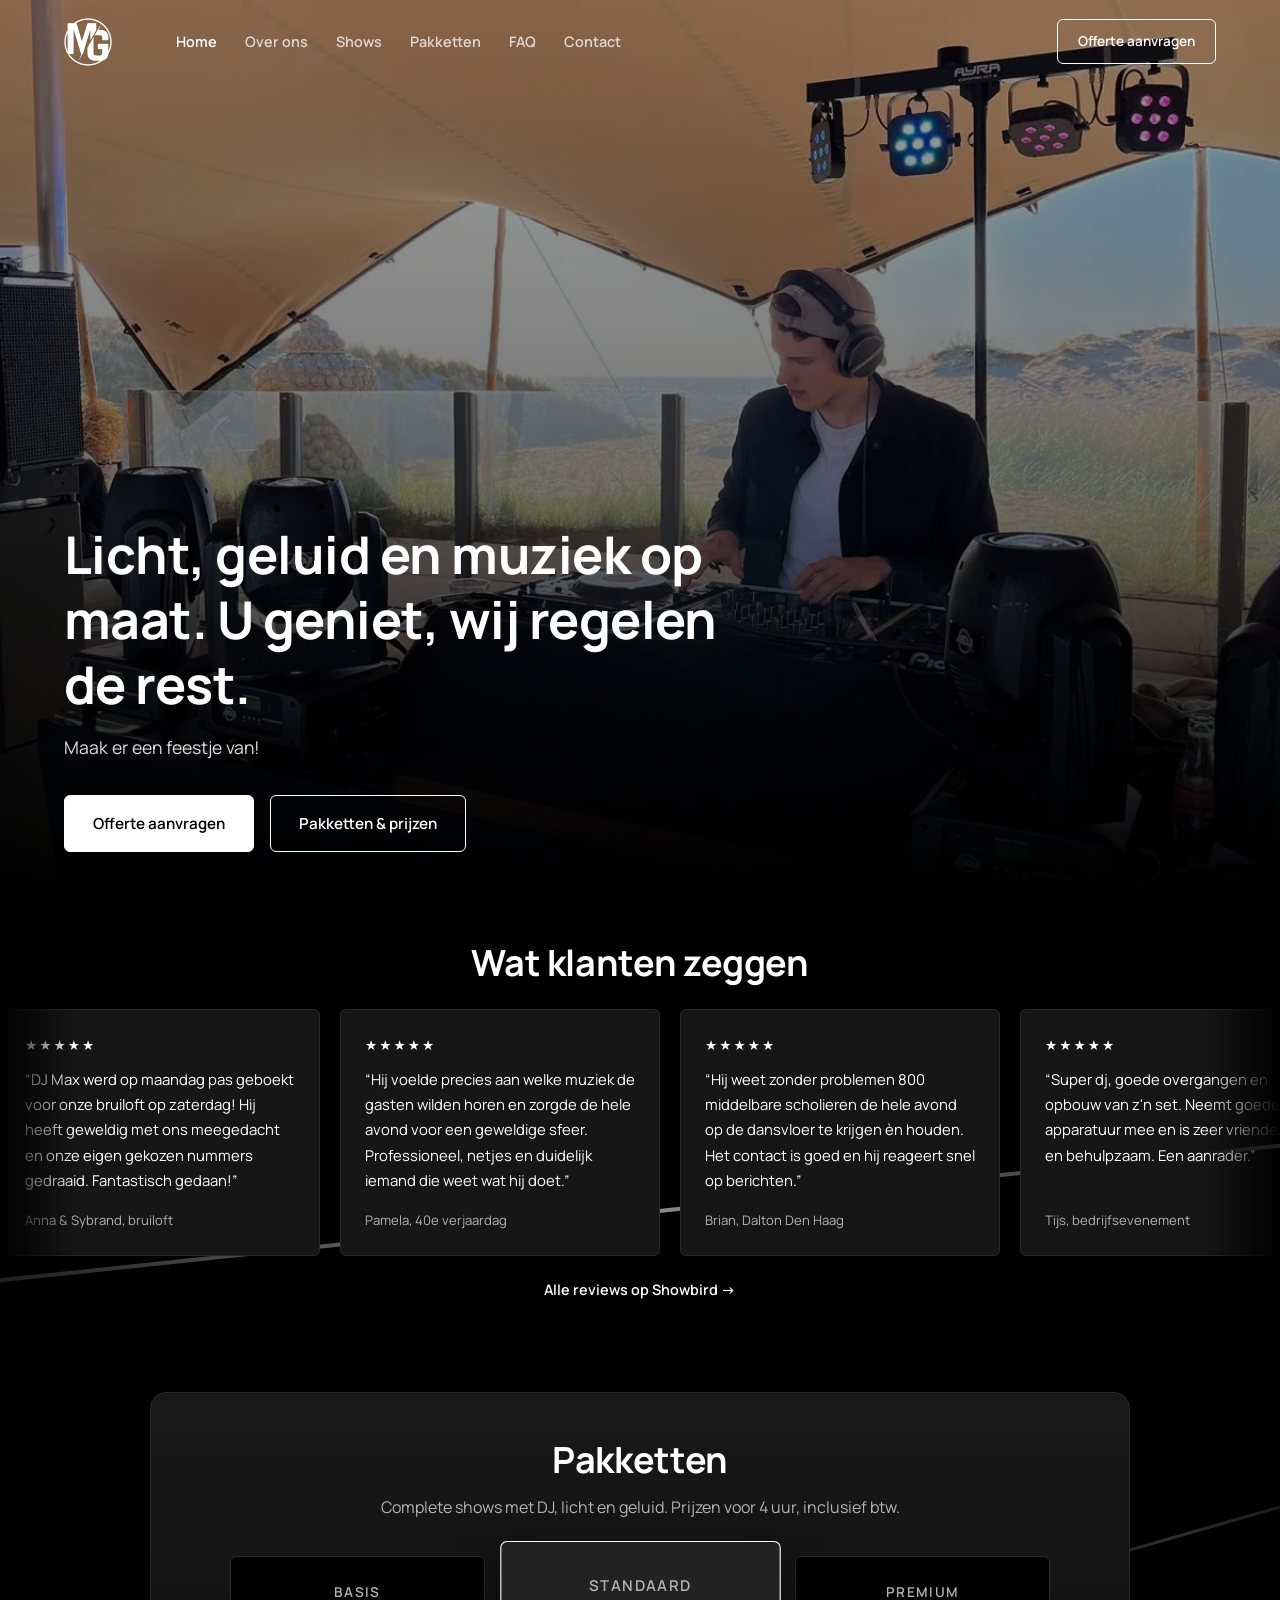
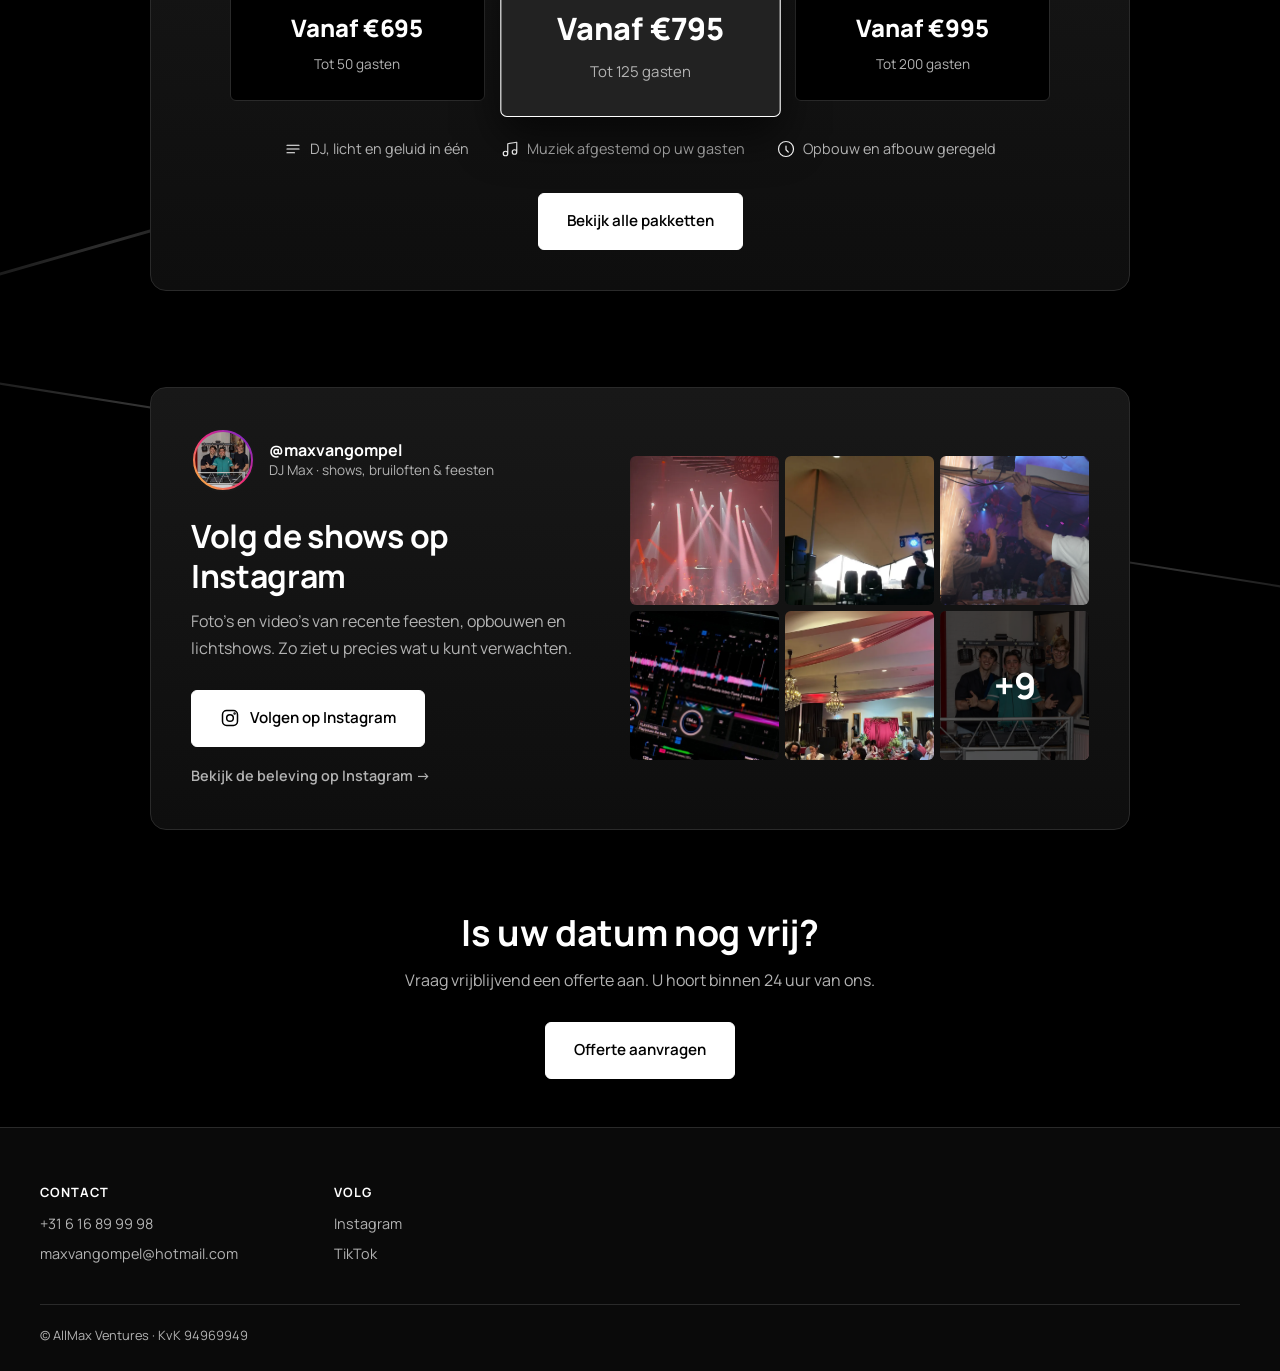
==== commit 28f114df: "Onderkant + foto" ====
--- a/index.html
+++ b/index.html
@@ -11,7 +11,7 @@
 <link href="https://fonts.googleapis.com/css2?family=Manrope:wght@400;600;700;800&display=swap" rel="stylesheet">
 <link rel="icon" type="image/png" href="images/favicon.png">
 <link rel="apple-touch-icon" href="images/apple-touch-icon.png">
-<link rel="stylesheet" href="style.css?v=11">
+<link rel="stylesheet" href="style.css?v=12">
 </head>
 <body class="home">
 
@@ -202,10 +202,10 @@
     </div>
   </div>
   <div class="footer-bottom">
-    <p>&copy; 2026 DJ Max &amp; Events &middot; KvK 94969949</p>
+    <p>&copy; AllMax Ventures &middot; KvK 94969949</p>
   </div>
 </footer>
 
-<script src="script.js?v=8" defer></script>
+<script src="script.js?v=9" defer></script>
 </body>
 </html>
--- a/style.css
+++ b/style.css
@@ -864,3 +864,20 @@
   .review-dots button.is-d2::before { transform: scale(0.75); }
   .review-dots button.is-d3::before { transform: scale(0.45); }
 }
+
+/* Achtergrondlaag achter het mobiele menu: tikken = sluiten */
+.nav-backdrop { display: none; }
+@media (max-width: 768px) {
+  .nav-backdrop {
+    display: block;
+    position: fixed;
+    inset: 0;
+    z-index: 150;
+    background: rgba(0, 0, 0, 0.55);
+    opacity: 0;
+    visibility: hidden;
+    transition: opacity 0.3s var(--ease), visibility 0.3s;
+    cursor: pointer;
+  }
+  .nav-backdrop.open { opacity: 1; visibility: visible; }
+}
